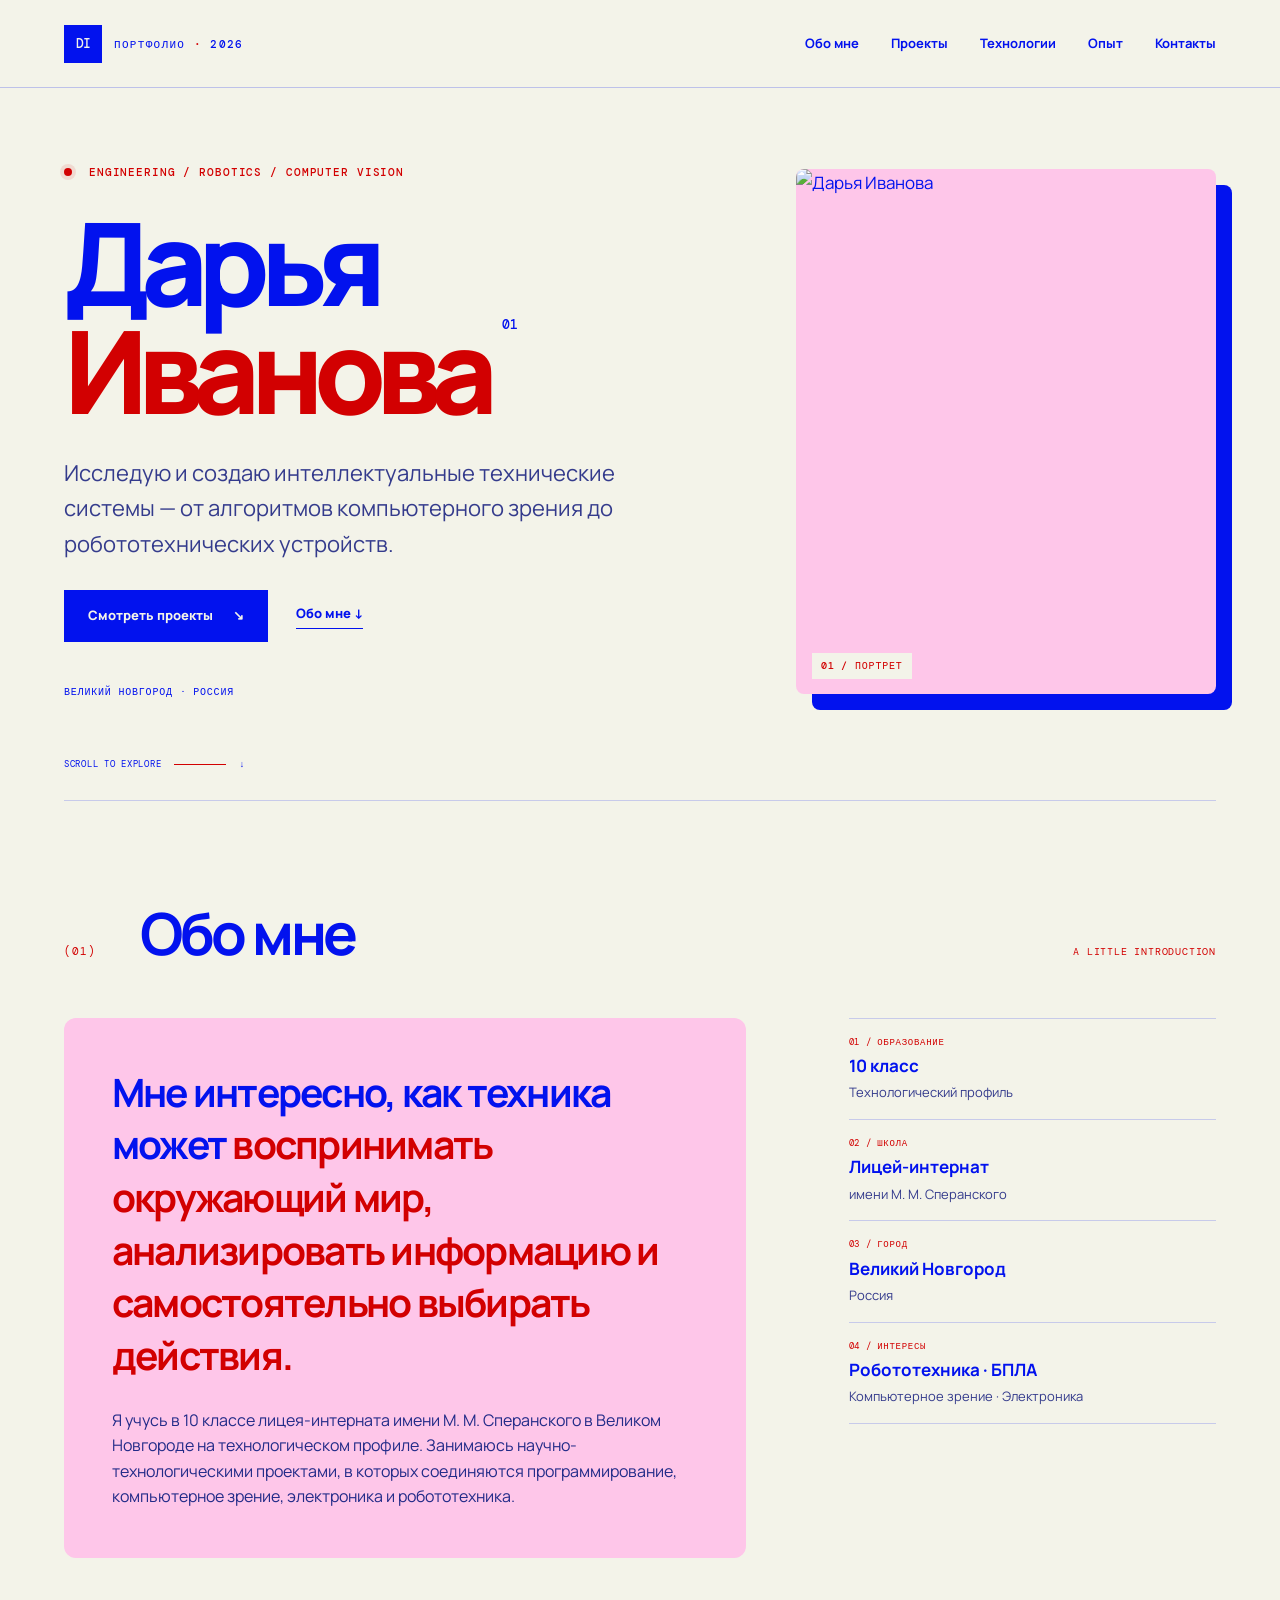
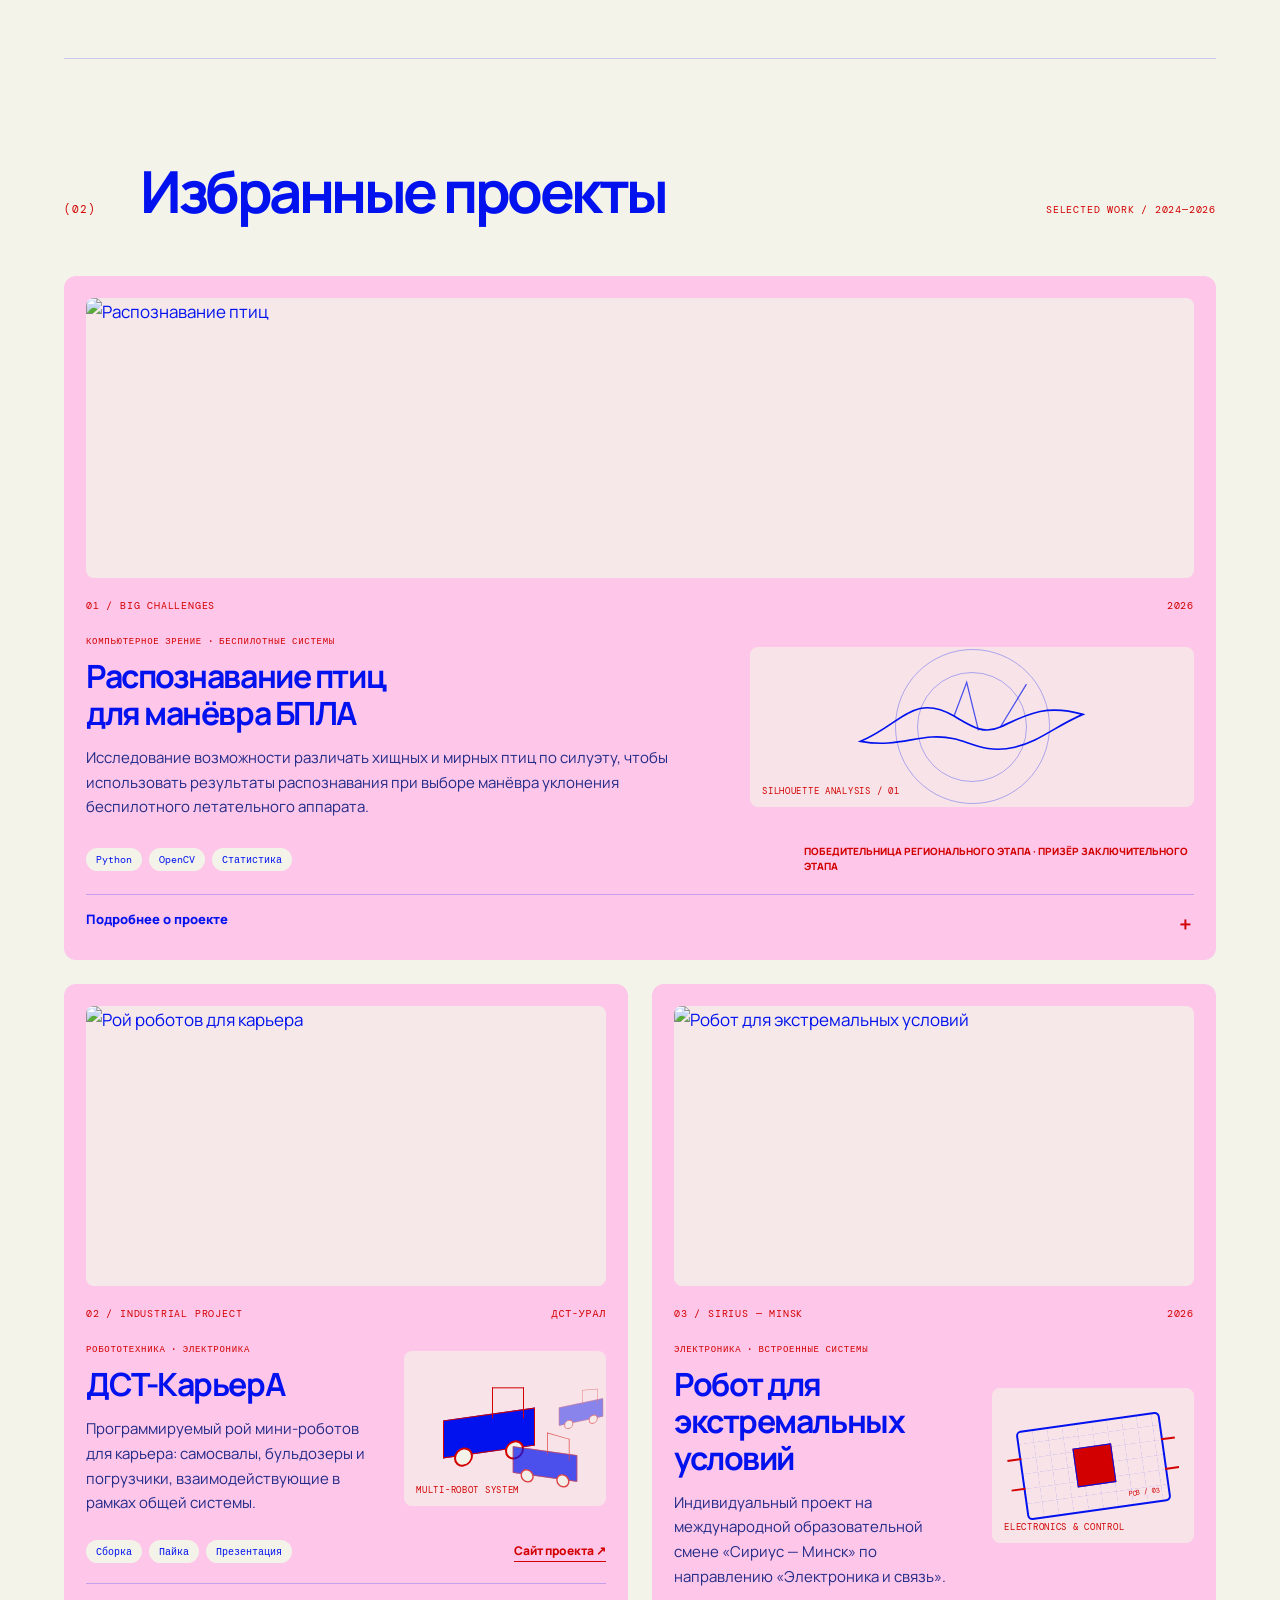
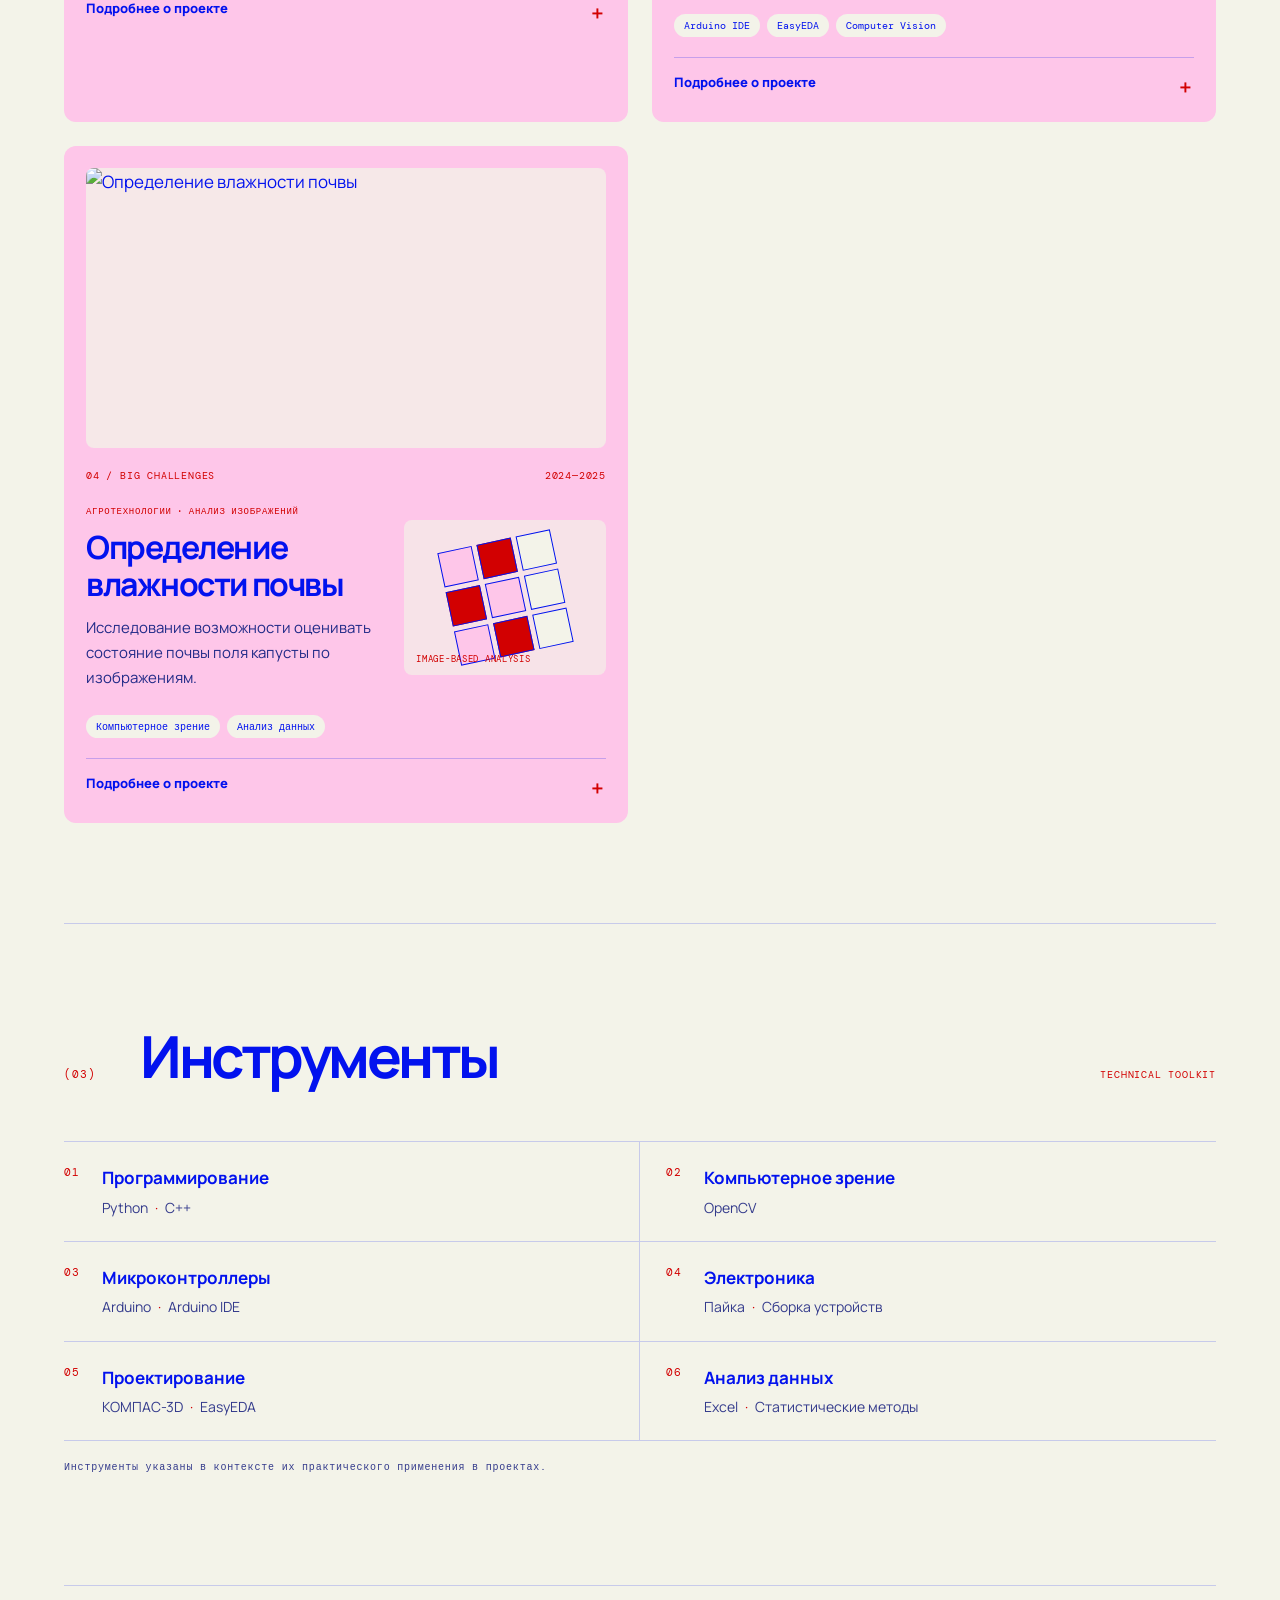
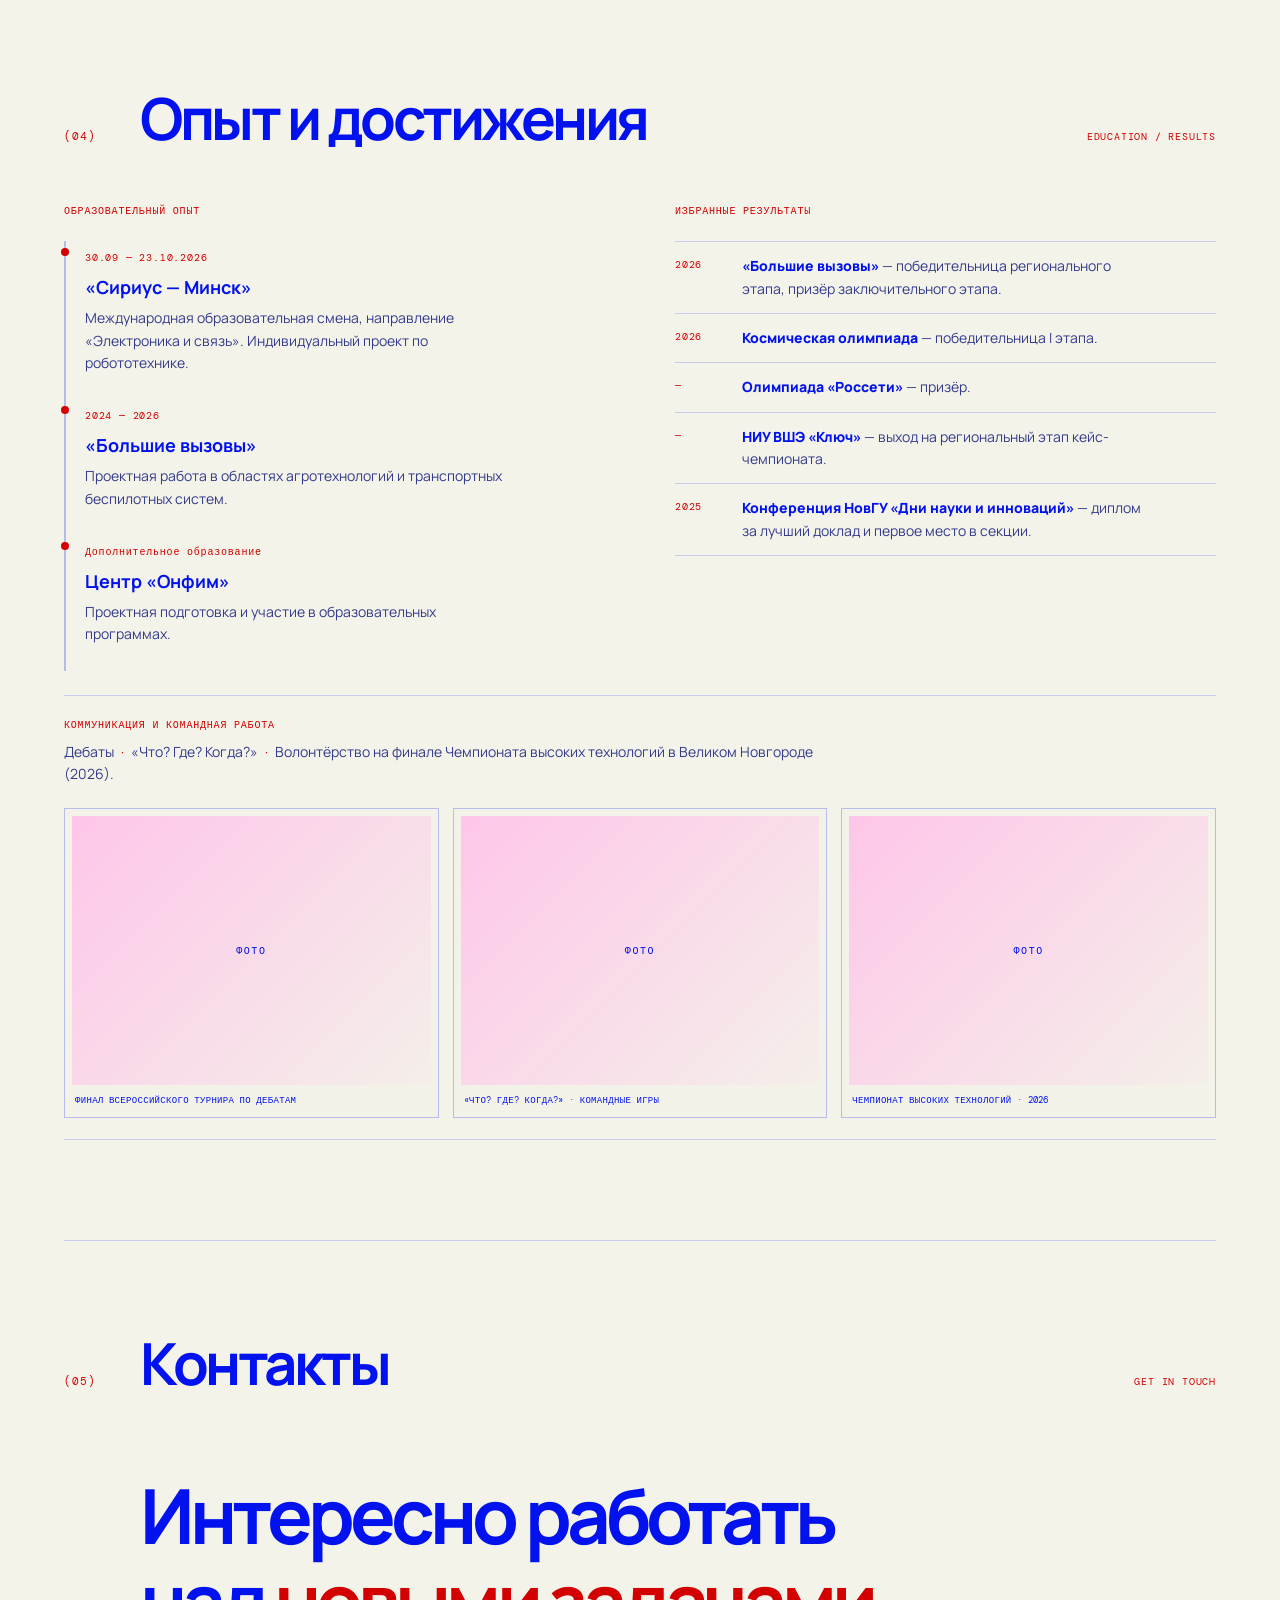
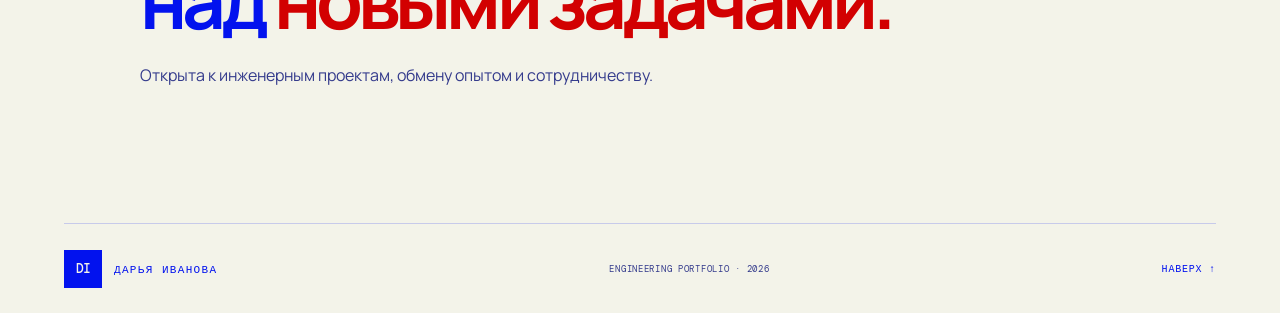
==== index.html @ c3567998 "Add files via upload" ====
<!doctype html>
<html lang="ru">
<head>
  <meta charset="utf-8">
  <meta name="viewport" content="width=device-width, initial-scale=1">
  <meta name="theme-color" content="#F3F3E9">
  <meta name="description" content="Инженерное портфолио Дарьи Ивановой: робототехника, компьютерное зрение, электроника и беспилотные технологии.">
  <title>Дарья Иванова — инженерное портфолио</title>
  <link rel="icon" href="favicon.svg" type="image/svg+xml">
  <link rel="preconnect" href="https://fonts.googleapis.com">
  <link rel="preconnect" href="https://fonts.gstatic.com" crossorigin>
  <link href="https://fonts.googleapis.com/css2?family=DM+Mono:wght@400;500&family=Manrope:wght@400;500;600;700;800&display=swap" rel="stylesheet">
  <link rel="stylesheet" href="style.css">
  <script src="script.js" defer></script>
</head>
<body>
  <div class="page-shell">
    <header class="site-header">
      <a class="brand" href="#top" aria-label="Дарья Иванова — наверх">
        <span class="brand-mark">DI</span>
        <span>ПОРТФОЛИО <i>·</i> 2026</span>
      </a>
      <button class="menu-toggle" aria-label="Открыть меню" aria-expanded="false">
        <span></span><span></span>
      </button>
      <nav class="main-nav" aria-label="Основная навигация">
        <a href="#about">Обо мне</a>
        <a href="#projects">Проекты</a>
        <a href="#stack">Технологии</a>
        <a href="#experience">Опыт</a>
        <a href="#contact">Контакты</a>
      </nav>
    </header>

    <main id="top">
      <section class="hero section-wrap" aria-labelledby="hero-title">
        <div class="hero-copy">
          <p class="eyebrow"><span class="status-dot"></span> ENGINEERING / ROBOTICS / COMPUTER VISION</p>
          <h1 id="hero-title">Дарья<br><span>Иванова</span><sup>01</sup></h1>
          <p class="hero-lead">Исследую и создаю интеллектуальные технические системы — от алгоритмов компьютерного зрения до робототехнических устройств.</p>
          <div class="hero-actions">
            <a class="button button-primary" href="#projects">Смотреть проекты <span>↘</span></a>
            <a class="text-link" href="#about">Обо мне <span>↓</span></a>
          </div>
          <p class="hero-note">ВЕЛИКИЙ НОВГОРОД · РОССИЯ</p>
        </div>
        <div class="hero-photo">
          <img src="images/me.jpg" alt="Дарья Иванова">
          <span class="photo-index">01 / ПОРТРЕТ</span>
        </div>
        <div class="hero-index"><span>SCROLL TO EXPLORE</span><span class="scroll-line"></span><span>↓</span></div>
      </section>

      <section class="section section-wrap about-section" id="about">
        <div class="section-heading">
          <span class="section-number">(01)</span>
          <h2>Обо мне</h2>
          <span class="section-kicker">A LITTLE INTRODUCTION</span>
        </div>
        <div class="about-grid">
          <div class="about-main">
            <p class="large-copy">Мне интересно, как техника может <em>воспринимать окружающий мир, анализировать информацию и самостоятельно выбирать действия.</em></p>
            <p>Я учусь в 10 классе лицея-интерната имени М. М. Сперанского в Великом Новгороде на технологическом профиле. Занимаюсь научно-технологическими проектами, в которых соединяются программирование, компьютерное зрение, электроника и робототехника.</p>
          </div>
          <aside class="about-facts">
            <div class="fact"><span>01 / ОБРАЗОВАНИЕ</span><strong>10 класс</strong><small>Технологический профиль</small></div>
            <div class="fact"><span>02 / ШКОЛА</span><strong>Лицей-интернат</strong><small>имени М. М. Сперанского</small></div>
            <div class="fact"><span>03 / ГОРОД</span><strong>Великий Новгород</strong><small>Россия</small></div>
            <div class="fact"><span>04 / ИНТЕРЕСЫ</span><strong>Робототехника · БПЛА</strong><small>Компьютерное зрение · Электроника</small></div>
          </aside>
        </div>
      </section>

      <section class="section section-wrap projects-section" id="projects">
        <div class="section-heading">
          <span class="section-number">(02)</span>
          <h2>Избранные проекты</h2>
          <span class="section-kicker">SELECTED WORK / 2024—2026</span>
        </div>
        <div class="project-list">
          <article class="project-card project-featured">
            
        <div class="project-image-container">
              <img src="images/project1.jpg" alt="Распознавание птиц" loading="lazy">
            </div>
            <div class="project-meta"><span>01 / BIG CHALLENGES</span><span>2026</span></div>
            <div class="project-content">
              <div>
                <p class="project-type">КОМПЬЮТЕРНОЕ ЗРЕНИЕ · БЕСПИЛОТНЫЕ СИСТЕМЫ</p>
                <h3>Распознавание птиц<br>для манёвра БПЛА</h3>
                <p class="project-description">Исследование возможности различать хищных и мирных птиц по силуэту, чтобы использовать результаты распознавания при выборе манёвра уклонения беспилотного летательного аппарата.</p>
              </div>
              <div class="project-art bird-art" aria-hidden="true">
                <div class="scan-ring"></div><div class="scan-ring ring-two"></div>
                <svg viewBox="0 0 320 190" role="img"><path d="M28 112 C76 92 91 54 139 82 C161 95 174 104 194 95 C224 81 247 67 292 80 C259 94 241 112 211 119 C178 127 158 113 139 109 C100 100 76 121 28 112Z" fill="none" stroke="currentColor" stroke-width="2"/><path d="M139 82 L154 42 L168 99 M194 95 L225 44" fill="none" stroke="currentColor" stroke-width="1.5" opacity=".7"/></svg>
                <span class="art-label">SILHOUETTE ANALYSIS / 01</span>
              </div>
            </div>
            <div class="project-bottom">
              <div class="tag-list"><span>Python</span><span>OpenCV</span><span>Статистика</span></div>
              <span class="result-label">ПОБЕДИТЕЛЬНИЦА РЕГИОНАЛЬНОГО ЭТАПА · ПРИЗЁР ЗАКЛЮЧИТЕЛЬНОГО ЭТАПА</span>
            </div>
            <details class="project-details">
              <summary>Подробнее о проекте <span>＋</span></summary>
              <div class="details-body">
                <p>Я изучала особенности силуэтов птиц, собирала и размечала изображения, сравнивала геометрические параметры и анализировала полученные данные. Для обработки изображений использовала Python и OpenCV, для проверки гипотез — статистические методы.</p>
                <p>В ходе работы мы исследовали, какие особенности силуэта могут помочь различать группы птиц, и рассматривали, как результаты распознавания можно использовать при выборе манёвра БПЛА.</p>
                <p class="contribution"><b>Мой вклад:</b> сбор и разметка изображений, анализ геометрических признаков, обработка данных и проверка исследовательских гипотез.</p>
              </div>
            </details>
          </article>

          <article class="project-card">
            
        <div class="project-image-container">
              <img src="images/project2.jpg" alt="Рой роботов для карьера" loading="lazy">
            </div>
            <div class="project-meta"><span>02 / INDUSTRIAL PROJECT</span><span>ДСТ-УРАЛ</span></div>
            <div class="project-content">
              <div>
                <p class="project-type">РОБОТОТЕХНИКА · ЭЛЕКТРОНИКА</p>
                <h3>ДСТ-КарьерА</h3>
                <p class="project-description">Программируемый рой мини-роботов для карьера: самосвалы, бульдозеры и погрузчики, взаимодействующие в рамках общей системы.</p>
              </div>
              <div class="project-art quarry-art" aria-hidden="true">
                <div class="robot-shape"><span></span><i></i></div>
                <div class="robot-shape robot-two"><span></span><i></i></div>
                <div class="robot-shape robot-three"><span></span><i></i></div>
                <span class="art-label">MULTI-ROBOT SYSTEM</span>
              </div>
            </div>
            <div class="project-bottom">
              <div class="tag-list"><span>Сборка</span><span>Пайка</span><span>Презентация</span></div>
              <a class="project-external" href="https://bigchallenges.ru/quarry" target="_blank" rel="noopener">Сайт проекта ↗</a>
            </div>
            <details class="project-details">
              <summary>Подробнее о проекте <span>＋</span></summary>
              <div class="details-body">
                <p>Я участвовала в сборке конструкций и пайке системы питания. Также занималась подготовкой презентации и сайта проекта, а на защите и фестивале проектов рассказывала о разработке.</p>
                <p>Этот опыт помог мне ближе познакомиться с практической стороной инженерной работы и увидеть, как конструкция, электронные компоненты и программное управление складываются в единую систему.</p>
              </div>
            </details>
          </article>

          <article class="project-card">
            
        <div class="project-image-container">
              <img src="images/project3.jpg" alt="Робот для экстремальных условий" loading="lazy">
            </div>
            <div class="project-meta"><span>03 / SIRIUS — MINSK</span><span>2026</span></div>
            <div class="project-content">
              <div>
                <p class="project-type">ЭЛЕКТРОНИКА · ВСТРОЕННЫЕ СИСТЕМЫ</p>
                <h3>Робот для экстремальных условий</h3>
                <p class="project-description">Индивидуальный проект на международной образовательной смене «Сириус — Минск» по направлению «Электроника и связь».</p>
              </div>
              <div class="project-art circuit-art" aria-hidden="true">
                <div class="circuit-board"><span class="chip"></span><i class="pin p1"></i><i class="pin p2"></i><i class="pin p3"></i><i class="pin p4"></i><b>PCB / 03</b></div>
                <span class="art-label">ELECTRONICS & CONTROL</span>
              </div>
            </div>
            <div class="project-bottom">
              <div class="tag-list"><span>Arduino IDE</span><span>EasyEDA</span><span>Computer Vision</span></div>
            </div>
            <details class="project-details">
              <summary>Подробнее о проекте <span>＋</span></summary>
              <div class="details-body">
                <p>Я разрабатывала небольшого робота, предназначенного для работы в экстремальных условиях. Занималась электроникой, проектированием печатной платы, программированием контроллера в Arduino IDE и компьютерным зрением.</p>
                <p>В этой работе мне пришлось объединять несколько технических направлений в одном устройстве и продумывать, как они должны взаимодействовать между собой.</p>
              </div>
            </details>
          </article>

          <article class="project-card">
            
        <div class="project-image-container">
              <img src="images/project4.jpg" alt="Определение влажности почвы" loading="lazy">
            </div>
            <div class="project-meta"><span>04 / BIG CHALLENGES</span><span>2024—2025</span></div>
            <div class="project-content">
              <div>
                <p class="project-type">АГРОТЕХНОЛОГИИ · АНАЛИЗ ИЗОБРАЖЕНИЙ</p>
                <h3>Определение влажности почвы</h3>
                <p class="project-description">Исследование возможности оценивать состояние почвы поля капусты по изображениям.</p>
              </div>
              <div class="project-art soil-art" aria-hidden="true">
                <div class="soil-grid"><i></i><i></i><i></i><i></i><i></i><i></i><i></i><i></i><i></i></div>
                <span class="art-label">IMAGE-BASED ANALYSIS</span>
              </div>
            </div>
            <div class="project-bottom">
              <div class="tag-list"><span>Компьютерное зрение</span><span>Анализ данных</span></div>
            </div>
            <details class="project-details">
              <summary>Подробнее о проекте <span>＋</span></summary>
              <div class="details-body">
                <p>В 2024–2025 учебном году я работала над проектом «Цифровизация персонализированного определения влажности почвы поля капусты». Мы исследовали возможность оценивать состояние почвы по изображениям.</p>
                <p>Работа помогла мне понять, что особенно меня увлекают методы программирования и анализа изображений, а не только конкретная предметная область. Так я решила перенести эти методы в транспортную тематику.</p>
              </div>
            </details>
          </article>
        </div>
      </section>

      <section class="section section-wrap stack-section" id="stack">
        <div class="section-heading">
          <span class="section-number">(03)</span>
          <h2>Инструменты</h2>
          <span class="section-kicker">TECHNICAL TOOLKIT</span>
        </div>
        <div class="stack-grid">
          <div class="stack-item"><span>01</span><div><h3>Программирование</h3><p>Python <i>·</i> C++</p></div></div>
          <div class="stack-item"><span>02</span><div><h3>Компьютерное зрение</h3><p>OpenCV</p></div></div>
          <div class="stack-item"><span>03</span><div><h3>Микроконтроллеры</h3><p>Arduino <i>·</i> Arduino IDE</p></div></div>
          <div class="stack-item"><span>04</span><div><h3>Электроника</h3><p>Пайка <i>·</i> Сборка устройств</p></div></div>
          <div class="stack-item"><span>05</span><div><h3>Проектирование</h3><p>КОМПАС-3D <i>·</i> EasyEDA</p></div></div>
          <div class="stack-item"><span>06</span><div><h3>Анализ данных</h3><p>Excel <i>·</i> Статистические методы</p></div></div>
        </div>
        <p class="stack-note">Инструменты указаны в контексте их практического применения в проектах.</p>
      </section>

      <section class="section section-wrap experience-section" id="experience">
        <div class="section-heading">
          <span class="section-number">(04)</span>
          <h2>Опыт и достижения</h2>
          <span class="section-kicker">EDUCATION / RESULTS</span>
        </div>
        <div class="experience-grid">
          <div class="experience-column">
            <p class="column-label">ОБРАЗОВАТЕЛЬНЫЙ ОПЫТ</p>
            <div class="timeline-item"><span>30.09 — 23.10.2026</span><h3>«Сириус — Минск»</h3><p>Международная образовательная смена, направление «Электроника и связь». Индивидуальный проект по робототехнике.</p></div>
            <div class="timeline-item"><span>2024 — 2026</span><h3>«Большие вызовы»</h3><p>Проектная работа в областях агротехнологий и транспортных беспилотных систем.</p></div>
            <div class="timeline-item"><span>Дополнительное образование</span><h3>Центр «Онфим»</h3><p>Проектная подготовка и участие в образовательных программах.</p></div>
          </div>
          <div class="experience-column achievements-column">
            <p class="column-label">ИЗБРАННЫЕ РЕЗУЛЬТАТЫ</p>
            <div class="achievement-list" aria-label="Достижения — нажмите или наведите курсор, чтобы посмотреть диплом">
              <button class="achievement achievement-trigger" type="button" data-certificate="images/certificates/big-challenges.jpg" aria-label="Посмотреть диплом: Большие вызовы">
                <span>2026</span><p><b>«Большие вызовы»</b> — победительница регионального этапа, призёр заключительного этапа.</p><i class="achievement-hint">ДИПЛОМ ↗</i>
              </button>
              <button class="achievement achievement-trigger" type="button" data-certificate="images/certificates/space-olympiad.jpg" aria-label="Посмотреть диплом: Космическая олимпиада">
                <span>2026</span><p><b>Космическая олимпиада</b> — победительница I этапа.</p><i class="achievement-hint">ДИПЛОМ ↗</i>
              </button>
              <button class="achievement achievement-trigger" type="button" data-certificate="images/certificates/rosseti.jpg" aria-label="Посмотреть диплом: Олимпиада Россети">
                <span>—</span><p><b>Олимпиада «Россети»</b> — призёр.</p><i class="achievement-hint">ДИПЛОМ ↗</i>
              </button>
              <button class="achievement achievement-trigger" type="button" data-certificate="images/certificates/hse-key.jpg" aria-label="Посмотреть подтверждение: НИУ ВШЭ Ключ">
                <span>—</span><p><b>НИУ ВШЭ «Ключ»</b> — выход на региональный этап кейс-чемпионата.</p><i class="achievement-hint">ДОКУМЕНТ ↗</i>
              </button>
              <button class="achievement achievement-trigger" type="button" data-certificate="images/certificates/novsu-conference.jpg" aria-label="Посмотреть диплом: Конференция НовГУ">
                <span>2025</span><p><b>Конференция НовГУ «Дни науки и инноваций»</b> — диплом за лучший доклад и первое место в секции.</p><i class="achievement-hint">ДИПЛОМ ↗</i>
              </button>
            </div>
            <div class="certificate-preview" id="certificate-preview" aria-hidden="true">
              <div class="certificate-paper">
                <img src="" alt="Изображение диплома">
                <span class="certificate-fallback">ЗДЕСЬ БУДЕТ СКАН ДИПЛОМА</span>
              </div>
            </div>
            <div class="certificate-backdrop" id="certificate-backdrop"></div>
          </div>
        </div>
        <div class="people-skills">
          <span class="column-label">КОММУНИКАЦИЯ И КОМАНДНАЯ РАБОТА</span>
          <p>Дебаты <i>·</i> «Что? Где? Когда?» <i>·</i> Волонтёрство на финале Чемпионата высоких технологий в Великом Новгороде (2026).</p>
          <div class="people-gallery" aria-label="Фотографии с мероприятий">
            <figure class="people-photo-card">
              <div class="people-photo-frame"><img src="images/debates.jpg" alt="Участие во Всероссийском турнире по дебатам" loading="lazy"></div>
              <figcaption>ФИНАЛ ВСЕРОССИЙСКОГО ТУРНИРА ПО ДЕБАТАМ</figcaption>
            </figure>
            <figure class="people-photo-card">
              <div class="people-photo-frame"><img src="images/chgk.jpg" alt="Команда на игре Что? Где? Когда?" loading="lazy"></div>
              <figcaption>«ЧТО? ГДЕ? КОГДА?» · КОМАНДНЫЕ ИГРЫ</figcaption>
            </figure>
            <figure class="people-photo-card">
              <div class="people-photo-frame"><img src="images/volunteering.jpg" alt="Волонтёрство на финале Чемпионата высоких технологий" loading="lazy"></div>
              <figcaption>ЧЕМПИОНАТ ВЫСОКИХ ТЕХНОЛОГИЙ · 2026</figcaption>
            </figure>
          </div>
        </div>
      </section>

      <section class="contact-section section-wrap" id="contact">
        <div class="section-heading">
          <span class="section-number">(05)</span>
          <h2>Контакты</h2>
          <span class="section-kicker">GET IN TOUCH</span>
        </div>
        <div class="contact-content">
          <h2>Интересно работать<br>над <em>новыми задачами.</em></h2>
          <p>Открыта к инженерным проектам, обмену опытом и сотрудничеству.</p>
          <div class="contact-links">
            
            
          </div>
        </div>
      </section>
    </main>

    <footer class="site-footer section-wrap">
      <a class="brand" href="#top"><span class="brand-mark">DI</span><span>ДАРЬЯ ИВАНОВА</span></a>
      <span>ENGINEERING PORTFOLIO · 2026</span>
      <a href="#top" class="back-top">НАВЕРХ ↑</a>
    </footer>
  </div>
</body>
</html>
---- style.css ----
/* =========================================================
   DARIA IVANOVA — PORTFOLIO
   Design system: Sand / Cobalt / Cherry / Soft Pink
   ========================================================= */

:root {
  --sand: #F3F3E9;
  --cobalt: #0212EE;
  --cherry: #D20001;
  --pink: #FEC6E9;
  --ink-soft: #343b8c;
  --white: #fffdf7;
  --line: rgba(2, 18, 238, .18);
  --mono: "DM Mono", monospace;
  --sans: "Manrope", Arial, sans-serif;
  --content: 1180px;
  --gutter: clamp(20px, 5vw, 76px);
}

* { box-sizing: border-box; }

html {
  scroll-behavior: smooth;
  scroll-padding-top: 90px;
}

body {
  margin: 0;
  background: var(--sand);
  color: var(--cobalt);
  font-family: var(--sans);
  font-size: 17px;
  line-height: 1.6;
  -webkit-font-smoothing: antialiased;
}

img { display: block; max-width: 100%; }

a {
  color: var(--cobalt);
  text-decoration: none;
  transition: color .22s ease, background-color .22s ease,
              transform .22s ease, box-shadow .22s ease;
}

a:hover, a:focus-visible { color: var(--cherry); }

button { font: inherit; }

.page-shell { overflow: hidden; }

.section-wrap, .site-header {
  width: min(calc(100% - 2 * var(--gutter)), var(--content));
  margin-inline: auto;
}

.site-header {
  min-height: 88px;
  display: flex;
  align-items: center;
  justify-content: space-between;
  gap: 30px;
  border-bottom: 1px solid var(--line);
}

.brand {
  display: inline-flex;
  align-items: center;
  gap: 12px;
  color: var(--cobalt);
  font: 500 11px var(--mono);
  letter-spacing: .12em;
  white-space: nowrap;
}

.brand:hover { color: var(--cherry); }

.brand-mark {
  width: 38px;
  height: 38px;
  display: grid;
  place-items: center;
  background: var(--cobalt);
  color: var(--sand);
  font: 500 13px var(--mono);
  letter-spacing: -.08em;
  transition: background .2s ease, transform .2s ease;
}

.brand:hover .brand-mark {
  background: var(--cherry);
  transform: rotate(-7deg);
}

.brand i { color: var(--cherry); font-style: normal; }

.main-nav {
  display: flex;
  align-items: center;
  gap: clamp(16px, 2.5vw, 34px);
}

.main-nav a {
  font-size: 13px;
  font-weight: 700;
}

.menu-toggle { display: none; }

/* Hero */
.hero {
  min-height: 660px;
  padding-block: 76px 100px;
  display: grid;
  grid-template-columns: minmax(0, 1.05fr) minmax(300px, .75fr);
  align-items: center;
  gap: clamp(42px, 8vw, 110px);
  position: relative;
}

.hero-copy { max-width: 650px; }

.eyebrow, .section-kicker, .section-number, .project-meta,
.project-type, .column-label, .fact > span, .stack-item > span,
.timeline-item > span, .achievement > span, .hero-note,
.photo-index, .hero-index, .stack-note, .site-footer > span,
.back-top {
  font-family: var(--mono);
  letter-spacing: .08em;
}

.eyebrow {
  margin: 0 0 26px;
  color: var(--cherry);
  font-size: 11px;
  font-weight: 500;
}

.status-dot {
  display: inline-block;
  width: 8px;
  height: 8px;
  margin-right: 9px;
  border-radius: 50%;
  background: var(--cherry);
  box-shadow: 0 0 0 4px rgba(210, 0, 1, .1);
}

.hero h1 {
  margin: 0;
  color: var(--cobalt);
  font-size: clamp(64px, 9vw, 124px);
  line-height: .94;
  letter-spacing: -.085em;
  font-weight: 800;
}

.hero h1 span { color: var(--cherry); }

.hero h1 sup {
  display: inline-block;
  margin-left: 14px;
  vertical-align: top;
  font: 500 13px var(--mono);
  letter-spacing: 0;
}

.hero-lead {
  max-width: 570px;
  margin: 32px 0 28px;
  color: var(--ink-soft);
  font-size: clamp(18px, 2vw, 22px);
  line-height: 1.6;
}

.hero-actions { display: flex; align-items: center; gap: 28px; }

.button {
  display: inline-flex;
  align-items: center;
  justify-content: center;
  gap: 20px;
  min-height: 52px;
  padding: 0 22px;
  border: 2px solid var(--cobalt);
  font-size: 13px;
  font-weight: 800;
}

.button-primary {
  color: var(--sand);
  background: var(--cobalt);
}

.button-primary:hover, .button-primary:focus-visible {
  color: var(--sand);
  background: var(--cherry);
  border-color: var(--cherry);
  transform: translateY(-3px);
  box-shadow: 5px 5px 0 var(--pink);
}

.text-link {
  padding-bottom: 4px;
  border-bottom: 1px solid currentColor;
  font-size: 13px;
  font-weight: 800;
}

.hero-note {
  margin: 42px 0 0;
  color: var(--cobalt);
  font-size: 10px;
}

.hero-photo {
  position: relative;
  width: 100%;
  max-width: 420px;
  aspect-ratio: 4 / 5;
  justify-self: end;
  background: var(--pink);
  border-radius: 8px;
  overflow: hidden;
  box-shadow: 16px 16px 0 var(--cobalt);
}

.hero-photo img {
  width: 100%;
  height: 100%;
  object-fit: cover;
  border-radius: 8px;
}

.photo-index {
  position: absolute;
  left: 16px;
  bottom: 15px;
  padding: 5px 9px;
  background: var(--sand);
  color: var(--cherry);
  font-size: 10px;
  font-weight: 500;
}

.hero-index {
  position: absolute;
  left: 0;
  bottom: 28px;
  display: flex;
  align-items: center;
  gap: 13px;
  color: var(--cobalt);
  font-size: 9px;
}

.scroll-line { width: 52px; height: 1px; background: var(--cherry); }

/* Sections */
.section {
  padding-block: 100px;
  border-top: 1px solid var(--line);
}

.section-heading {
  display: grid;
  grid-template-columns: 58px auto 1fr;
  align-items: baseline;
  gap: 18px;
  margin-bottom: 52px;
}

.section-number {
  color: var(--cherry);
  font-size: 11px;
}

.section-heading h2 {
  margin: 0;
  color: var(--cobalt);
  font-size: clamp(34px, 5vw, 58px);
  line-height: 1.12;
  letter-spacing: -.06em;
}

.section-kicker {
  justify-self: end;
  color: var(--cherry);
  font-size: 10px;
}

/* About */
.about-grid {
  display: grid;
  grid-template-columns: 1.3fr .7fr;
  gap: clamp(38px, 8vw, 110px);
  align-items: start;
}

.about-main {
  padding: clamp(26px, 4vw, 48px);
  background: var(--pink);
  border-radius: 12px;
}

.large-copy {
  margin: 0 0 26px;
  color: var(--cobalt);
  font-size: clamp(25px, 3.2vw, 39px);
  line-height: 1.35;
  letter-spacing: -.045em;
  font-weight: 700;
}

.large-copy em { color: var(--cherry); font-style: normal; }

.about-main > p:last-child {
  margin-bottom: 0;
  color: #222b88;
  font-size: 16px;
}

.about-facts { display: grid; }

.fact {
  display: grid;
  grid-template-columns: 1fr;
  gap: 3px;
  padding: 16px 0;
  border-bottom: 1px solid var(--line);
}

.fact:first-child { border-top: 1px solid var(--line); }

.fact > span { color: var(--cherry); font-size: 9px; }
.fact strong { color: var(--cobalt); font-size: 17px; }
.fact small { color: var(--ink-soft); font-size: 13px; }

/* Projects */
.project-list { display: grid; grid-template-columns: 1fr 1fr; gap: 24px; }

.project-card {
  min-width: 0;
  padding: 22px;
  background: var(--pink);
  border-radius: 12px;
  color: var(--cobalt);
  transition: transform .25s ease, box-shadow .25s ease;
}

.project-card:hover {
  transform: translateY(-5px);
  box-shadow: 8px 8px 0 rgba(2, 18, 238, .14);
}

.project-featured { grid-column: 1 / -1; }

.project-image-container {
  width: 100%;
  height: clamp(180px, 23vw, 280px);
  margin-bottom: 20px;
  overflow: hidden;
  background: rgba(243, 243, 233, .75);
  border-radius: 8px;
}

.project-image-container img {
  width: 100%;
  height: 100%;
  object-fit: cover;
  transition: transform .5s ease;
}

.project-card:hover .project-image-container img { transform: scale(1.035); }

.project-meta {
  display: flex;
  justify-content: space-between;
  gap: 12px;
  margin-bottom: 20px;
  color: var(--cherry);
  font-size: 10px;
}

.project-content {
  display: grid;
  grid-template-columns: minmax(0, 1fr) minmax(160px, .7fr);
  gap: 30px;
  align-items: center;
}

.project-type {
  margin: 0 0 10px;
  color: var(--cherry);
  font-size: 9px;
  font-weight: 500;
}

.project-content h3 {
  margin: 0 0 14px;
  color: var(--cobalt);
  font-size: clamp(22px, 2.5vw, 32px);
  line-height: 1.15;
  letter-spacing: -.045em;
}

.project-description {
  margin: 0;
  color: #222b88;
  font-size: 15px;
  line-height: 1.65;
}

.project-art {
  position: relative;
  min-height: 155px;
  display: grid;
  place-items: center;
  overflow: hidden;
  border-radius: 8px;
  background: rgba(243, 243, 233, .65);
  color: var(--cobalt);
}

.project-art svg { width: 90%; max-height: 160px; }
.art-label {
  position: absolute;
  bottom: 10px;
  left: 12px;
  color: var(--cherry);
  font: 9px var(--mono);
  letter-spacing: .08em;
}

.scan-ring {
  position: absolute;
  width: 110px;
  height: 110px;
  border: 1px solid rgba(2, 18, 238, .3);
  border-radius: 50%;
}
.scan-ring.ring-two { width: 155px; height: 155px; }

.robot-shape {
  position: absolute;
  width: 92px;
  height: 38px;
  top: 63px;
  left: 19%;
  background: var(--cobalt);
  border: 1px solid var(--cherry);
  transform: skewY(-8deg);
}
.robot-shape:before {
  content: "";
  position: absolute;
  width: 30px;
  height: 30px;
  right: 10px;
  top: -25px;
  border: 1px solid var(--cherry);
  border-bottom: 0;
  transform: skewY(8deg);
}
.robot-shape span, .robot-shape i {
  position: absolute;
  bottom: -12px;
  width: 19px;
  height: 19px;
  border: 2px solid var(--cherry);
  border-radius: 50%;
  background: var(--sand);
}
.robot-shape span { left: 10px; }
.robot-shape i { right: 10px; }
.robot-two { top: 94px; left: 47%; transform: scale(.7) skewY(8deg); opacity: .7; }
.robot-three { top: 42px; left: 65%; transform: scale(.48) skewY(-12deg); opacity: .45; }

.circuit-art { background: rgba(243, 243, 233, .65); }
.circuit-board {
  width: 145px;
  height: 90px;
  position: relative;
  border: 2px solid var(--cobalt);
  border-radius: 5px;
  background: repeating-linear-gradient(0deg, transparent 0 14px, rgba(2,18,238,.12) 15px),
              repeating-linear-gradient(90deg, transparent 0 14px, rgba(2,18,238,.12) 15px);
  transform: rotate(-8deg);
}
.chip {
  position: absolute;
  width: 39px;
  height: 39px;
  left: 52px;
  top: 23px;
  background: var(--cherry);
  border: 1px solid var(--cobalt);
}
.circuit-board b {
  position: absolute;
  right: 8px;
  bottom: 6px;
  color: var(--cherry);
  font: 7px var(--mono);
}
.pin { position: absolute; width: 14px; height: 2px; background: var(--cherry); }
.p1 { left: -14px; top: 25px; }
.p2 { left: -14px; top: 55px; }
.p3 { right: -14px; top: 25px; }
.p4 { right: -14px; top: 55px; }

.soil-art { background: rgba(243, 243, 233, .65); }
.soil-grid { display: grid; grid-template-columns: repeat(3, 35px); gap: 5px; transform: rotate(-12deg); }
.soil-grid i { height: 35px; border: 1px solid var(--cobalt); background: var(--pink); }
.soil-grid i:nth-child(2n) { background: var(--cherry); }
.soil-grid i:nth-child(3n) { background: var(--sand); }

.project-bottom {
  display: flex;
  justify-content: space-between;
  align-items: center;
  flex-wrap: wrap;
  gap: 16px;
  margin-top: 24px;
}

.tag-list { display: flex; flex-wrap: wrap; gap: 7px; }

.tag-list span {
  padding: 5px 10px;
  border-radius: 99px;
  background: var(--sand);
  color: var(--cobalt);
  font: 10px var(--mono);
}

.result-label {
  max-width: 390px;
  color: var(--cherry);
  font-size: 10px;
  line-height: 1.5;
  font-weight: 800;
}

.project-external {
  color: var(--cherry);
  font-size: 12px;
  font-weight: 800;
  border-bottom: 1px solid currentColor;
}

.project-details {
  margin-top: 20px;
  border-top: 1px solid rgba(2, 18, 238, .22);
}

.project-details summary {
  display: flex;
  justify-content: space-between;
  gap: 12px;
  padding-top: 14px;
  cursor: pointer;
  color: var(--cobalt);
  font-size: 13px;
  font-weight: 800;
  list-style: none;
}
.project-details summary::-webkit-details-marker { display: none; }
.project-details summary span { color: var(--cherry); font-size: 18px; }
.details-body { padding-top: 12px; color: #222b88; font-size: 14px; }
.details-body p { margin: 0 0 12px; }
.contribution b { color: var(--cherry); }

/* Skills */
.stack-grid {
  display: grid;
  grid-template-columns: repeat(2, 1fr);
  border-top: 1px solid var(--line);
}

.stack-item {
  display: flex;
  gap: 22px;
  padding: 22px 10px 22px 0;
  border-bottom: 1px solid var(--line);
}
.stack-item:nth-child(odd) { border-right: 1px solid var(--line); }
.stack-item:nth-child(even) { padding-left: 26px; }
.stack-item > span { color: var(--cherry); font-size: 11px; }
.stack-item h3 { margin: 0 0 5px; font-size: 17px; }
.stack-item p { margin: 0; color: var(--ink-soft); font-size: 14px; }
.stack-item i, .people-skills i { color: var(--cherry); font-style: normal; padding-inline: 4px; }
.stack-note { margin-top: 18px; color: var(--ink-soft); font-size: 10px; }

/* Experience */
.experience-grid { display: grid; grid-template-columns: 1fr 1fr; gap: 70px; }
.column-label { display: block; margin: 0 0 22px; color: var(--cherry); font-size: 10px; }

.timeline-item {
  position: relative;
  padding: 0 0 25px 19px;
  border-left: 2px solid rgba(2, 18, 238, .25);
}
.timeline-item:before {
  content: "";
  position: absolute;
  left: -5px;
  top: 7px;
  width: 8px;
  height: 8px;
  border-radius: 50%;
  background: var(--cherry);
}
.timeline-item > span, .achievement > span { color: var(--cherry); font-size: 10px; }
.timeline-item h3 { margin: 5px 0; color: var(--cobalt); font-size: 18px; }
.timeline-item p { max-width: 430px; margin: 0; color: var(--ink-soft); font-size: 14px; }

.achievement {
  display: grid;
  grid-template-columns: 55px 1fr;
  gap: 12px;
  padding: 0 0 16px;
  margin-bottom: 14px;
  border-bottom: 1px solid var(--line);
}
.achievement p { margin: 0; color: var(--ink-soft); font-size: 14px; }
.achievement b { color: var(--cobalt); font-weight: 800; }

.people-skills {
  margin-top: 24px;
  padding: 21px 0;
  border-top: 1px solid var(--line);
  border-bottom: 1px solid var(--line);
}
.people-skills .column-label { margin-bottom: 8px; }
.people-skills p { margin: 0; color: var(--ink-soft); font-size: 14px; }

/* Contacts and footer */
.contact-section {
  padding-top: 90px;
  padding-bottom: 105px;
  border-top: 1px solid var(--line);
}
.contact-content { padding: 25px 0 0 76px; }
.contact-content h2 {
  margin: 0 0 20px;
  color: var(--cobalt);
  font-size: clamp(42px, 6vw, 76px);
  line-height: 1.12;
  letter-spacing: -.065em;
}
.contact-content h2 em { color: var(--cherry); font-style: normal; }
.contact-content > p { color: var(--ink-soft); font-size: 16px; }
.contact-links { display: flex; gap: 27px; margin-top: 30px; }
.contact-links a { color: var(--cherry); border-bottom: 1px solid currentColor; padding-bottom: 5px; }

.site-footer {
  min-height: 90px;
  display: flex;
  align-items: center;
  justify-content: space-between;
  gap: 15px;
  border-top: 1px solid var(--line);
}
.site-footer > span { color: var(--ink-soft); font-size: 9px; }
.back-top { color: var(--cobalt); font-size: 10px; }

/* Responsive */
@media (max-width: 850px) {
  .hero { gap: 40px; grid-template-columns: 1fr .8fr; }
  .hero h1 { font-size: clamp(58px, 10vw, 88px); }
  .project-list { gap: 18px; }
  .project-card { padding: 18px; }
  .project-content { grid-template-columns: 1fr; }
  .project-art { min-height: 130px; }
  .experience-grid { gap: 36px; }
}

@media (max-width: 640px) {
  :root { --gutter: 18px; }
  body { font-size: 16px; }
  .site-header { min-height: 70px; }
  .menu-toggle {
    display: flex;
    flex-direction: column;
    gap: 6px;
    padding: 10px;
    border: 0;
    background: transparent;
    cursor: pointer;
  }
  .menu-toggle span { width: 24px; height: 2px; background: var(--cobalt); }
  .main-nav {
    display: none;
    position: absolute;
    z-index: 20;
    top: 70px;
    left: 0;
    right: 0;
    padding: 22px var(--gutter);
    background: var(--sand);
    border-bottom: 2px solid var(--cherry);
    flex-direction: column;
    align-items: flex-start;
    gap: 14px;
  }
  .main-nav.is-open { display: flex; }
  .main-nav a { font-size: 15px; }
  .hero {
    min-height: 0;
    padding-block: 56px 82px;
    grid-template-columns: 1fr;
    gap: 38px;
  }
  .hero h1 { font-size: clamp(62px, 17vw, 92px); }
  .hero-lead { margin-block: 24px; font-size: 18px; }
  .hero-photo {
    width: min(78%, 340px);
    justify-self: center;
    aspect-ratio: 4 / 5;
    box-shadow: 10px 10px 0 var(--cobalt);
  }
  .hero-index { bottom: 24px; }
  .section { padding-block: 68px; }
  .section-heading {
    grid-template-columns: 42px 1fr;
    gap: 8px 12px;
    margin-bottom: 30px;
  }
  .section-heading h2 { font-size: clamp(32px, 9vw, 44px); }
  .section-kicker { grid-column: 2; justify-self: start; }
  .about-grid, .experience-grid { grid-template-columns: 1fr; gap: 28px; }
  .about-main { padding: 24px; }
  .large-copy { font-size: 27px; }
  .project-list { grid-template-columns: 1fr; }
  .project-featured { grid-column: auto; }
  .project-card { padding: 16px; }
  .project-image-container { height: 210px; }
  .project-content { grid-template-columns: 1fr; gap: 18px; }
  .project-art { min-height: 130px; }
  .project-bottom { align-items: flex-start; flex-direction: column; }
  .result-label { text-align: left; }
  .stack-grid { grid-template-columns: 1fr; }
  .stack-item:nth-child(odd) { border-right: 0; }
  .stack-item:nth-child(even) { padding-left: 0; }
  .contact-section { padding-block: 68px; }
  .contact-content { padding: 10px 0 0; }
  .contact-content h2 { font-size: clamp(40px, 11vw, 58px); }
  .site-footer { min-height: 110px; flex-wrap: wrap; padding-block: 20px; }
  .site-footer > span { order: 3; width: 100%; }
}

@media (prefers-reduced-motion: no-preference) {
  .hero-copy { animation: rise-in .75s ease both; }
  .hero-photo { animation: photo-in .9s .12s ease both; }
  @keyframes rise-in {
    from { opacity: 0; transform: translateY(18px); }
    to { opacity: 1; transform: translateY(0); }
  }
  @keyframes photo-in {
    from { opacity: 0; transform: translateY(24px) rotate(1.5deg); }
    to { opacity: 1; transform: translateY(0) rotate(0); }
  }
  .project-card, .about-main { transition: transform .25s ease, box-shadow .25s ease; }
  .about-main:hover { transform: translateY(-3px); box-shadow: 7px 7px 0 rgba(2,18,238,.12); }
}

@media (prefers-reduced-motion: reduce) {
  *, *::before, *::after {
    scroll-behavior: auto !important;
    animation-duration: .01ms !important;
    animation-iteration-count: 1 !important;
    transition-duration: .01ms !important;
  }
}


/* Fixed top navigation: always available while exploring the portfolio */
.site-header {
  position: sticky;
  top: 0;
  z-index: 100;
  width: 100%;
  max-width: none;
  padding-inline: max(var(--gutter), calc((100vw - var(--content)) / 2));
  background: rgba(243, 243, 233, .94);
  border-bottom: 1px solid rgba(2, 18, 238, .22);
  backdrop-filter: blur(14px);
  -webkit-backdrop-filter: blur(14px);
}

.main-nav a {
  position: relative;
  padding-block: 9px;
}

.main-nav a::after {
  content: "";
  position: absolute;
  left: 0;
  right: 100%;
  bottom: 2px;
  height: 2px;
  background: var(--cherry);
  transition: right .22s ease;
}

.main-nav a:hover::after,
.main-nav a:focus-visible::after {
  right: 0;
}

.menu-toggle {
  border-radius: 4px;
  transition: background-color .2s ease;
}

.menu-toggle:hover { background: var(--pink); }

@media (max-width: 640px) {
  .site-header {
    padding-inline: var(--gutter);
  }
  .main-nav {
    position: absolute;
    top: 100%;
    left: 0;
    right: 0;
    box-shadow: 0 12px 24px rgba(2, 18, 238, .08);
  }
}


/* Interactive certificate previews */
.achievement-list { display: grid; }
.achievement-trigger {
  width: 100%;
  position: relative;
  display: grid;
  grid-template-columns: 55px minmax(0, 1fr) auto;
  align-items: start;
  gap: 12px;
  padding: 13px 0;
  margin: 0;
  border: 0;
  border-bottom: 1px solid var(--line);
  border-radius: 0;
  background: transparent;
  color: inherit;
  text-align: left;
  cursor: pointer;
}
.achievement-trigger:first-child { border-top: 1px solid var(--line); }
.achievement-trigger p { margin: 0; color: var(--ink-soft); font-size: 14px; }
.achievement-trigger p b { color: var(--cobalt); }
.achievement-trigger > span { color: var(--cherry); font: 10px var(--mono); padding-top: 3px; }
.achievement-hint {
  color: var(--cherry);
  font: normal 9px var(--mono);
  letter-spacing: .06em;
  opacity: 0;
  transform: translateX(-5px);
  transition: opacity .2s ease, transform .2s ease;
  white-space: nowrap;
  padding-top: 3px;
}
.achievement-trigger:hover .achievement-hint,
.achievement-trigger:focus-visible .achievement-hint { opacity: 1; transform: translateX(0); }
.achievement-trigger:hover p b,
.achievement-trigger:focus-visible p b { color: var(--cherry); }
.achievement-trigger:focus-visible { outline: 2px solid var(--cherry); outline-offset: 3px; }

.certificate-preview {
  position: fixed;
  z-index: 150;
  top: 0;
  left: 0;
  width: min(310px, 34vw);
  pointer-events: none;
  opacity: 0;
  transform: translate3d(0, 12px, 0) scale(.88) rotate(-2deg);
  transform-origin: 15% 15%;
  transition: opacity .2s ease, transform .32s cubic-bezier(.18, .9, .25, 1.35);
  filter: drop-shadow(0 18px 28px rgba(2,18,238,.18));
}
.certificate-preview.is-visible {
  opacity: 1;
  transform: translate3d(0, 0, 0) scale(1) rotate(0);
}
.certificate-paper {
  position: relative;
  min-height: 190px;
  padding: 9px;
  background: var(--sand);
  border: 1px solid rgba(2,18,238,.3);
  box-shadow: 5px 5px 0 var(--pink);
}
.certificate-paper img {
  display: block;
  width: 100%;
  max-height: 220px;
  object-fit: contain;
  background: #fff;
}
.certificate-fallback {
  min-height: 170px;
  display: grid;
  place-items: center;
  padding: 20px;
  color: var(--cobalt);
  background: linear-gradient(135deg, #fffdf7, #f8e6f1);
  border: 1px dashed rgba(2,18,238,.28);
  text-align: center;
  font: 10px var(--mono);
  letter-spacing: .08em;
}
.certificate-preview.has-image .certificate-fallback { display: none; }
.certificate-backdrop { display: none; }

/* Compact photo strip for debate, quiz and volunteering */
.people-gallery {
  display: grid;
  grid-template-columns: repeat(3, minmax(0, 1fr));
  gap: 14px;
  margin-top: 22px;
}
.people-photo-card {
  min-width: 0;
  margin: 0;
  padding: 7px;
  border: 1px solid rgba(2,18,238,.24);
  background: rgba(243,243,233,.55);
  transition: transform .25s ease, border-color .25s ease, box-shadow .25s ease;
}
.people-photo-card:hover {
  transform: translateY(-4px);
  border-color: var(--cherry);
  box-shadow: 4px 5px 0 rgba(2,18,238,.08);
}
.people-photo-frame {
  position: relative;
  aspect-ratio: 4 / 3;
  overflow: hidden;
  background: var(--pink);
}
.people-photo-frame img {
  width: 100%;
  height: 100%;
  object-fit: cover;
  transition: transform .45s cubic-bezier(.2,.7,.2,1), opacity .25s ease;
}
.people-photo-card:hover img { transform: scale(1.045); }
.people-photo-card figcaption {
  padding: 9px 3px 3px;
  color: var(--cobalt);
  font: 9px/1.45 var(--mono);
  letter-spacing: .035em;
}
.people-skills > p { max-width: 760px; }

@media (max-width: 768px) {
  .achievement-trigger {
    grid-template-columns: 42px minmax(0, 1fr);
    gap: 9px;
    padding: 14px 0;
  }
  .achievement-hint { grid-column: 2; opacity: 1; transform: none; margin-top: -6px; }
  .certificate-preview {
    position: fixed;
    z-index: 300;
    top: 50%;
    left: 50%;
    width: min(88vw, 520px);
    max-height: 82vh;
    transform: translate(-50%, -46%) scale(.88);
    transform-origin: center;
    pointer-events: none;
  }
  .certificate-preview.is-visible {
    transform: translate(-50%, -50%) scale(1);
    pointer-events: auto;
  }
  .certificate-paper { max-height: 78vh; padding: 12px; box-shadow: 7px 7px 0 var(--pink); }
  .certificate-paper img { max-height: 68vh; }
  .certificate-fallback { min-height: 45vh; }
  .certificate-backdrop {
    display: block;
    position: fixed;
    inset: 0;
    z-index: 290;
    background: rgba(2, 18, 60, .56);
    opacity: 0;
    visibility: hidden;
    transition: opacity .25s ease, visibility .25s ease;
  }
  .certificate-backdrop.is-visible { opacity: 1; visibility: visible; }
  .people-gallery { grid-template-columns: repeat(2, minmax(0, 1fr)); gap: 10px; }
  .people-photo-card:last-child { grid-column: 1 / -1; max-width: calc(50% - 5px); }
}
@media (max-width: 420px) {
  .people-gallery { grid-template-columns: 1fr 1fr; }
  .people-photo-card figcaption { font-size: 8px; }
}

.people-photo-frame.is-empty::after {
  content: "ФОТО";
  position: absolute;
  inset: 0;
  display: grid;
  place-items: center;
  color: var(--cobalt);
  font: 10px var(--mono);
  letter-spacing: .16em;
  background: linear-gradient(135deg, rgba(254,198,233,.8), rgba(243,243,233,.9));
}
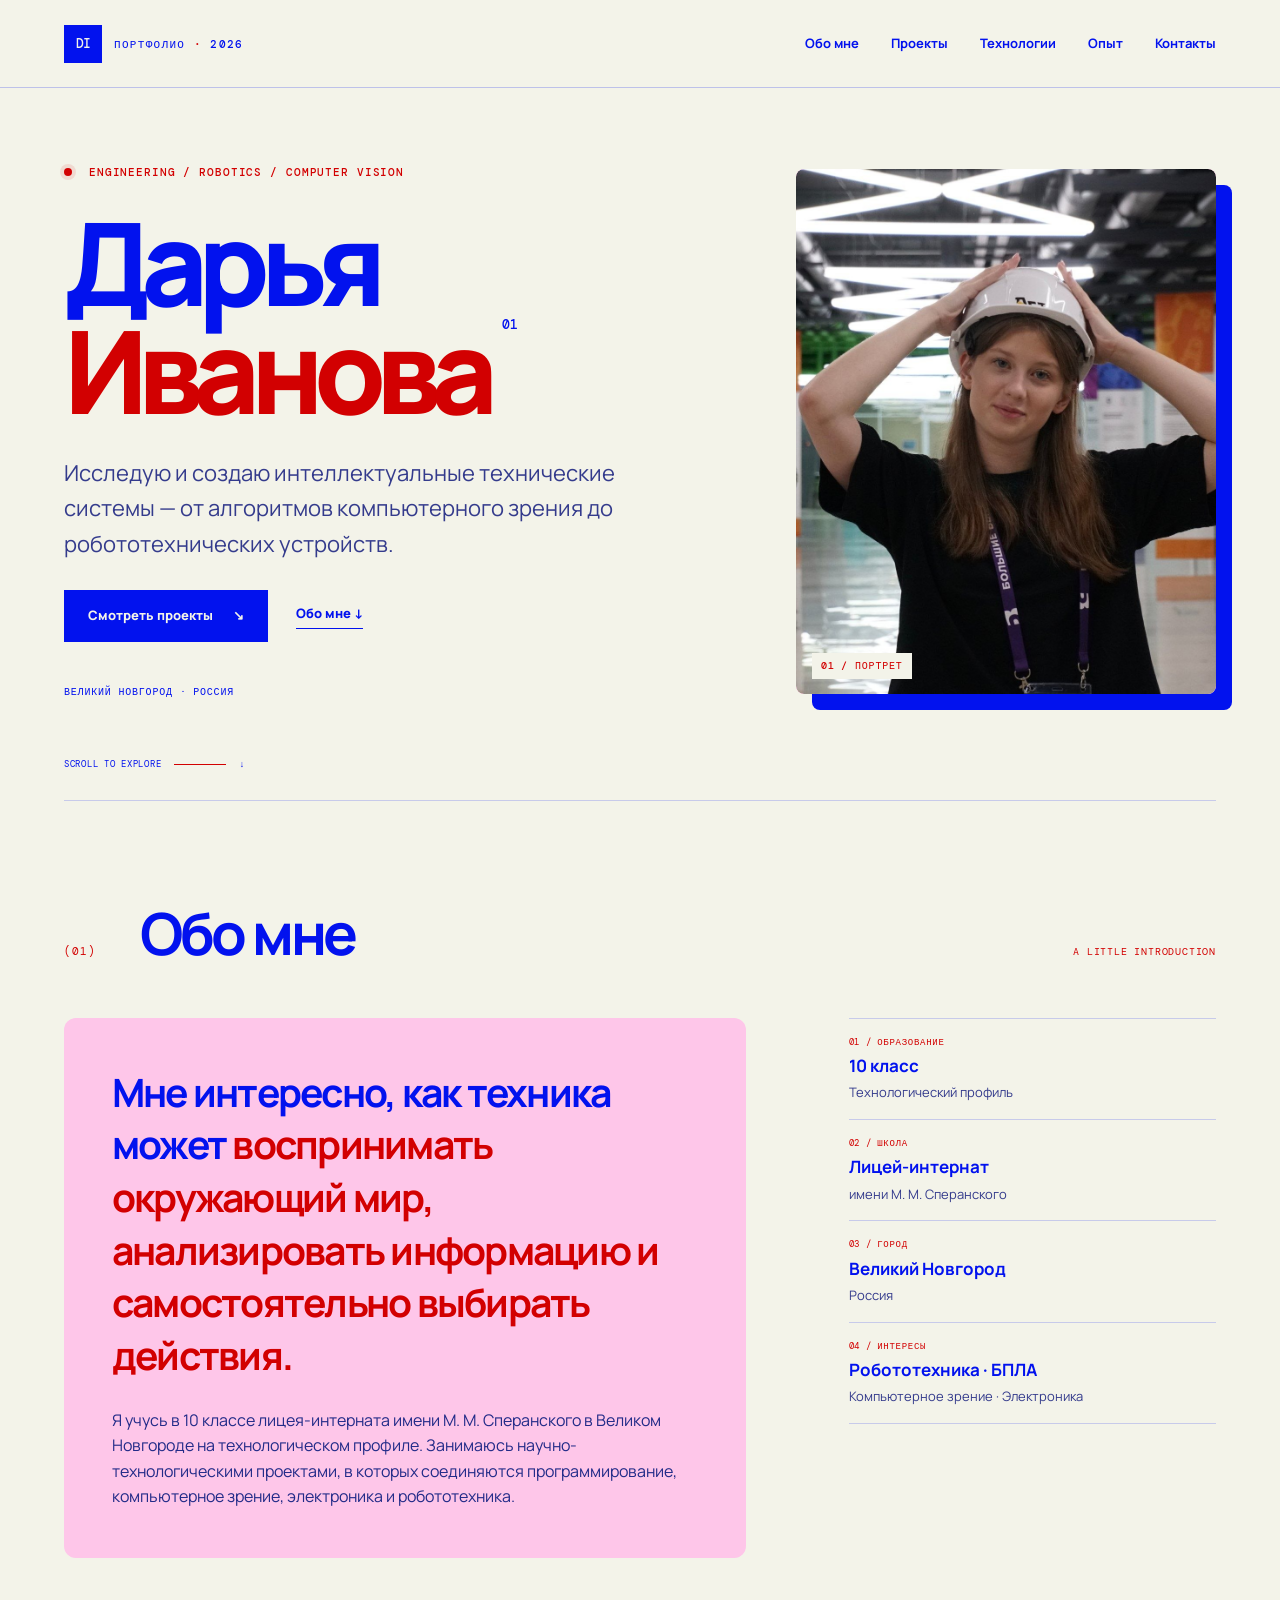
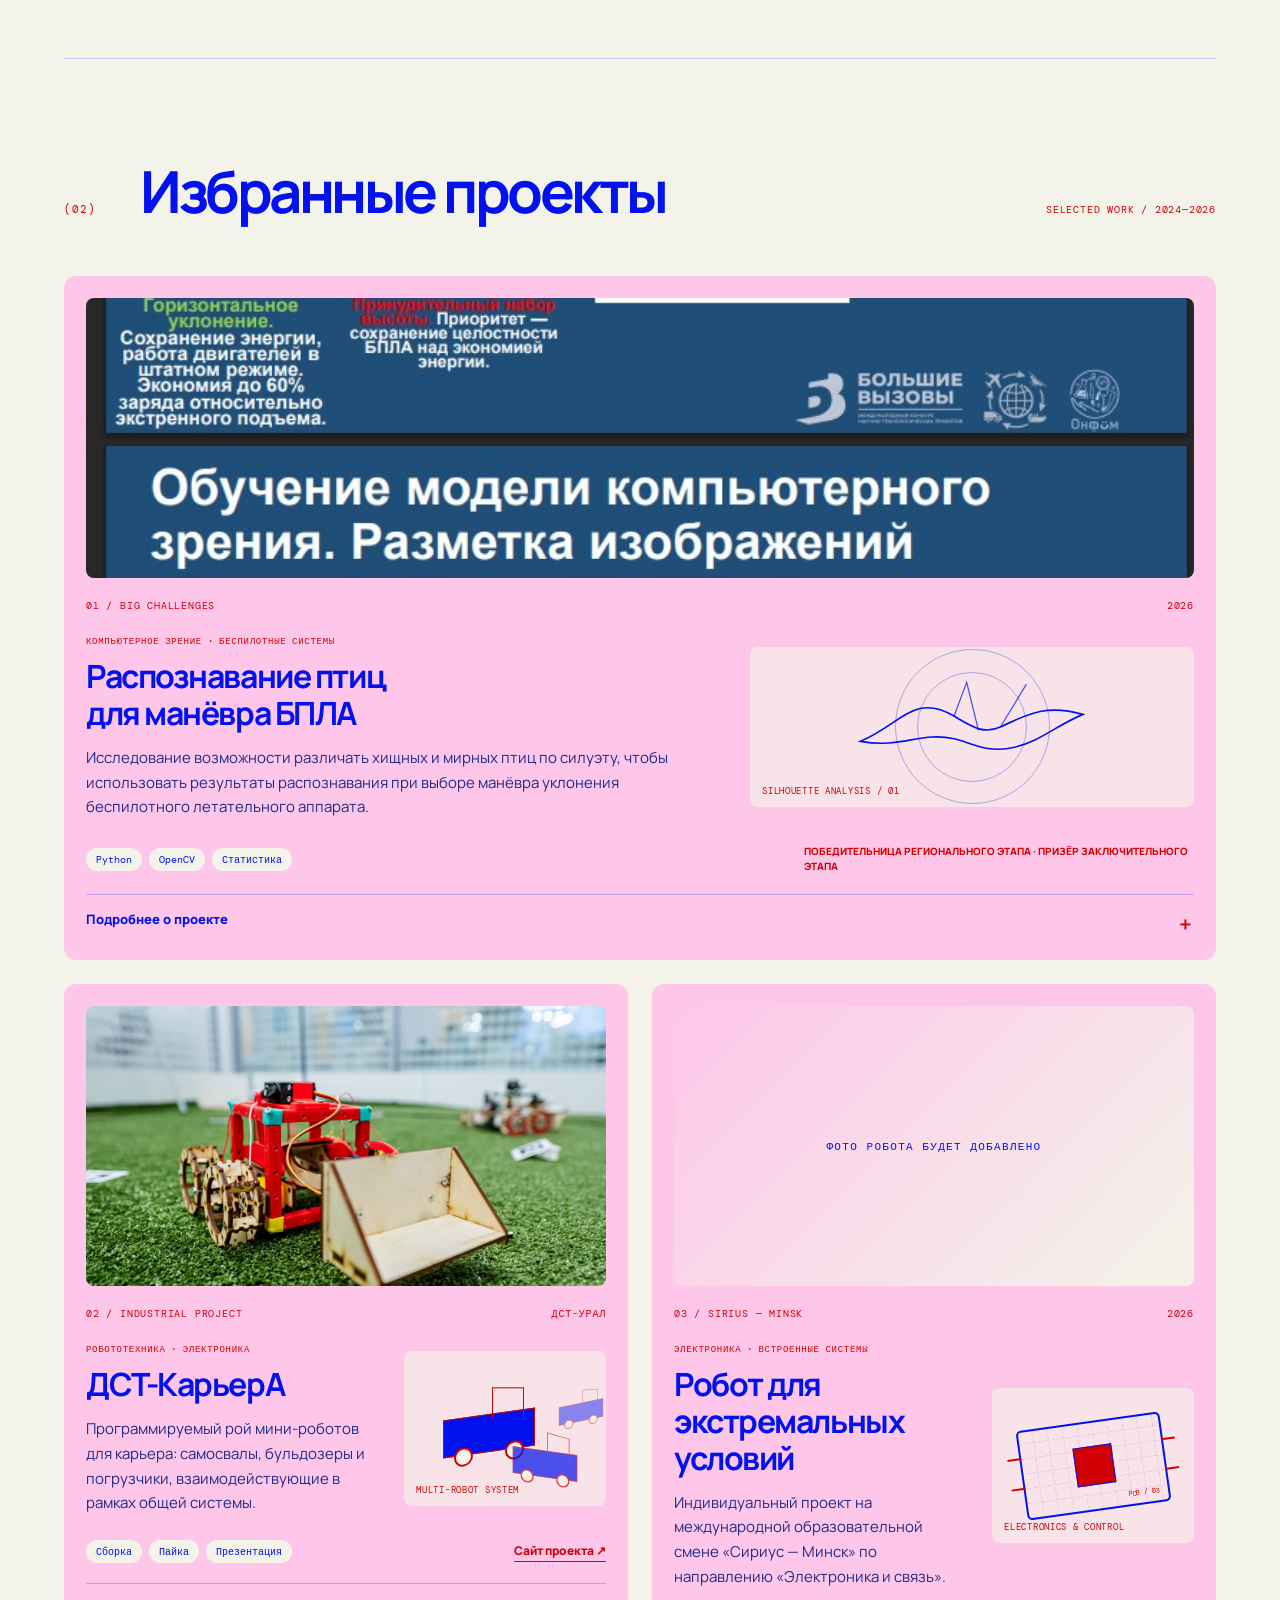
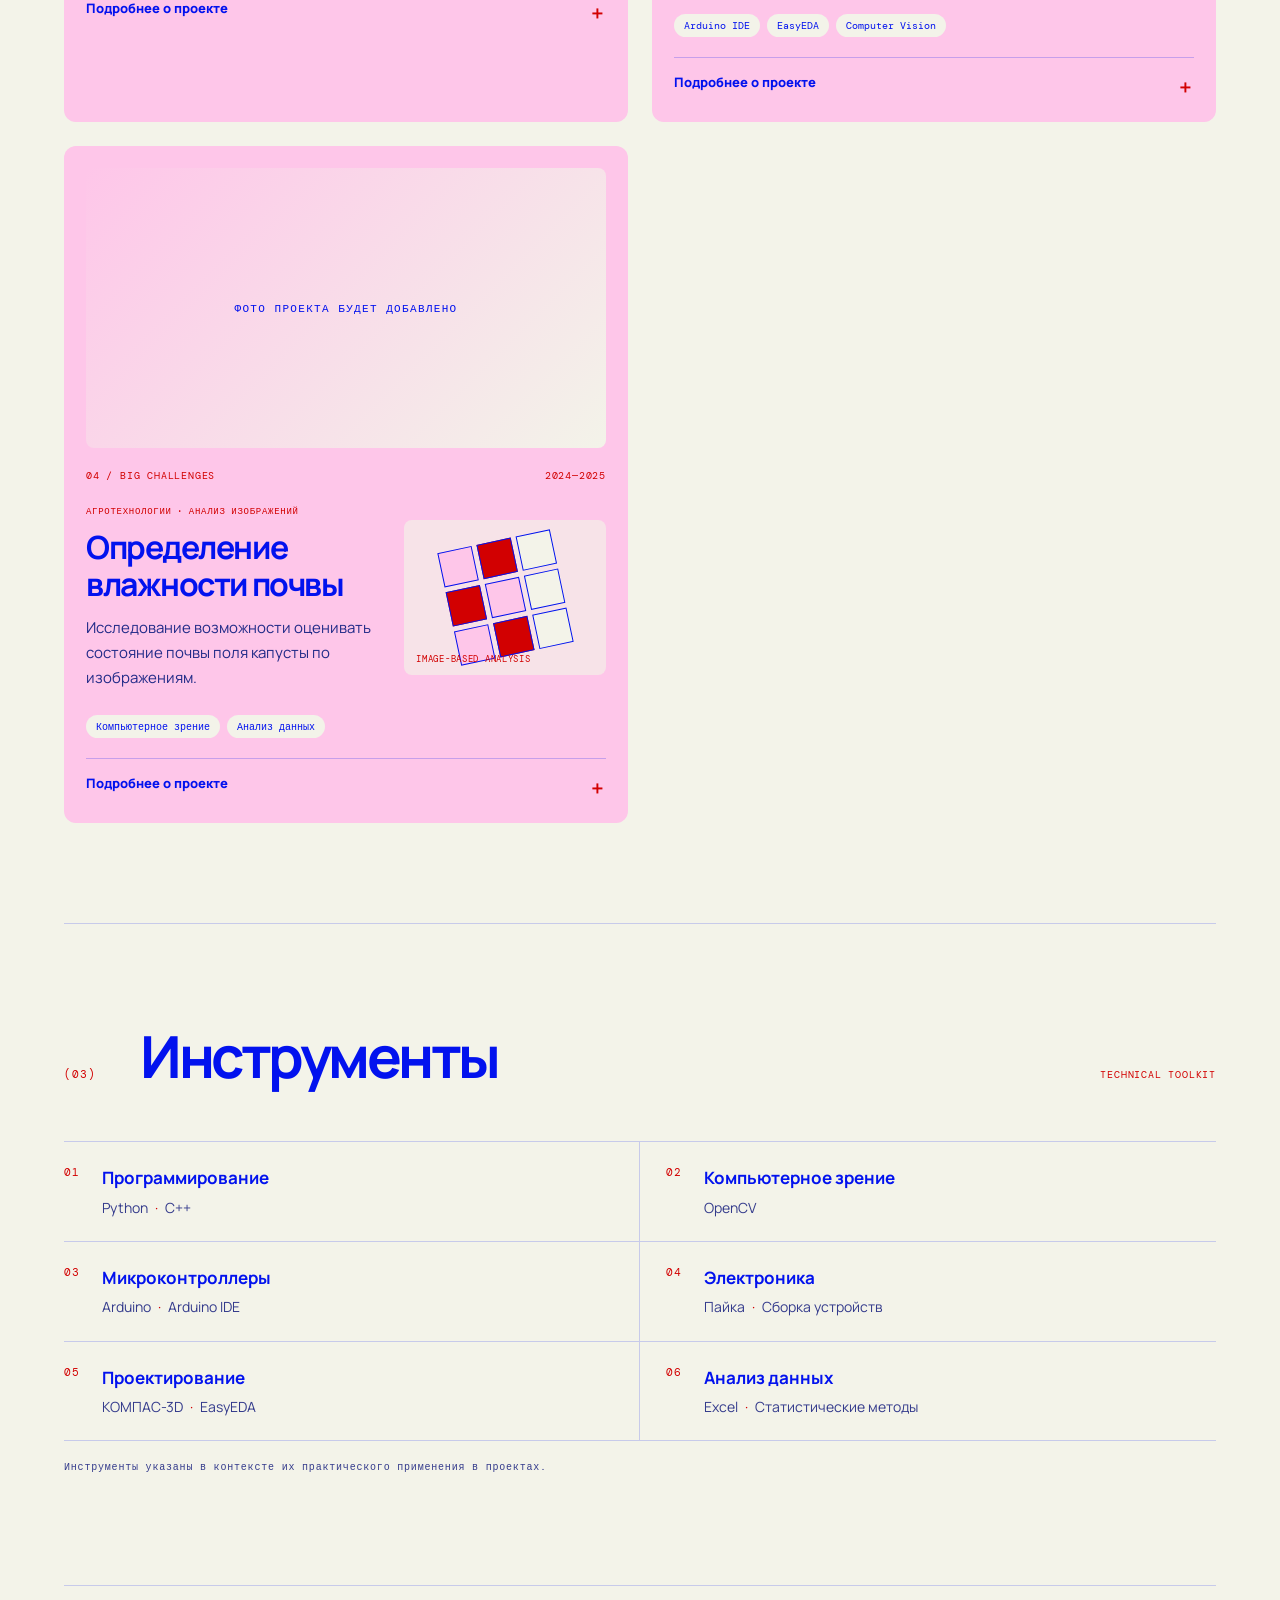
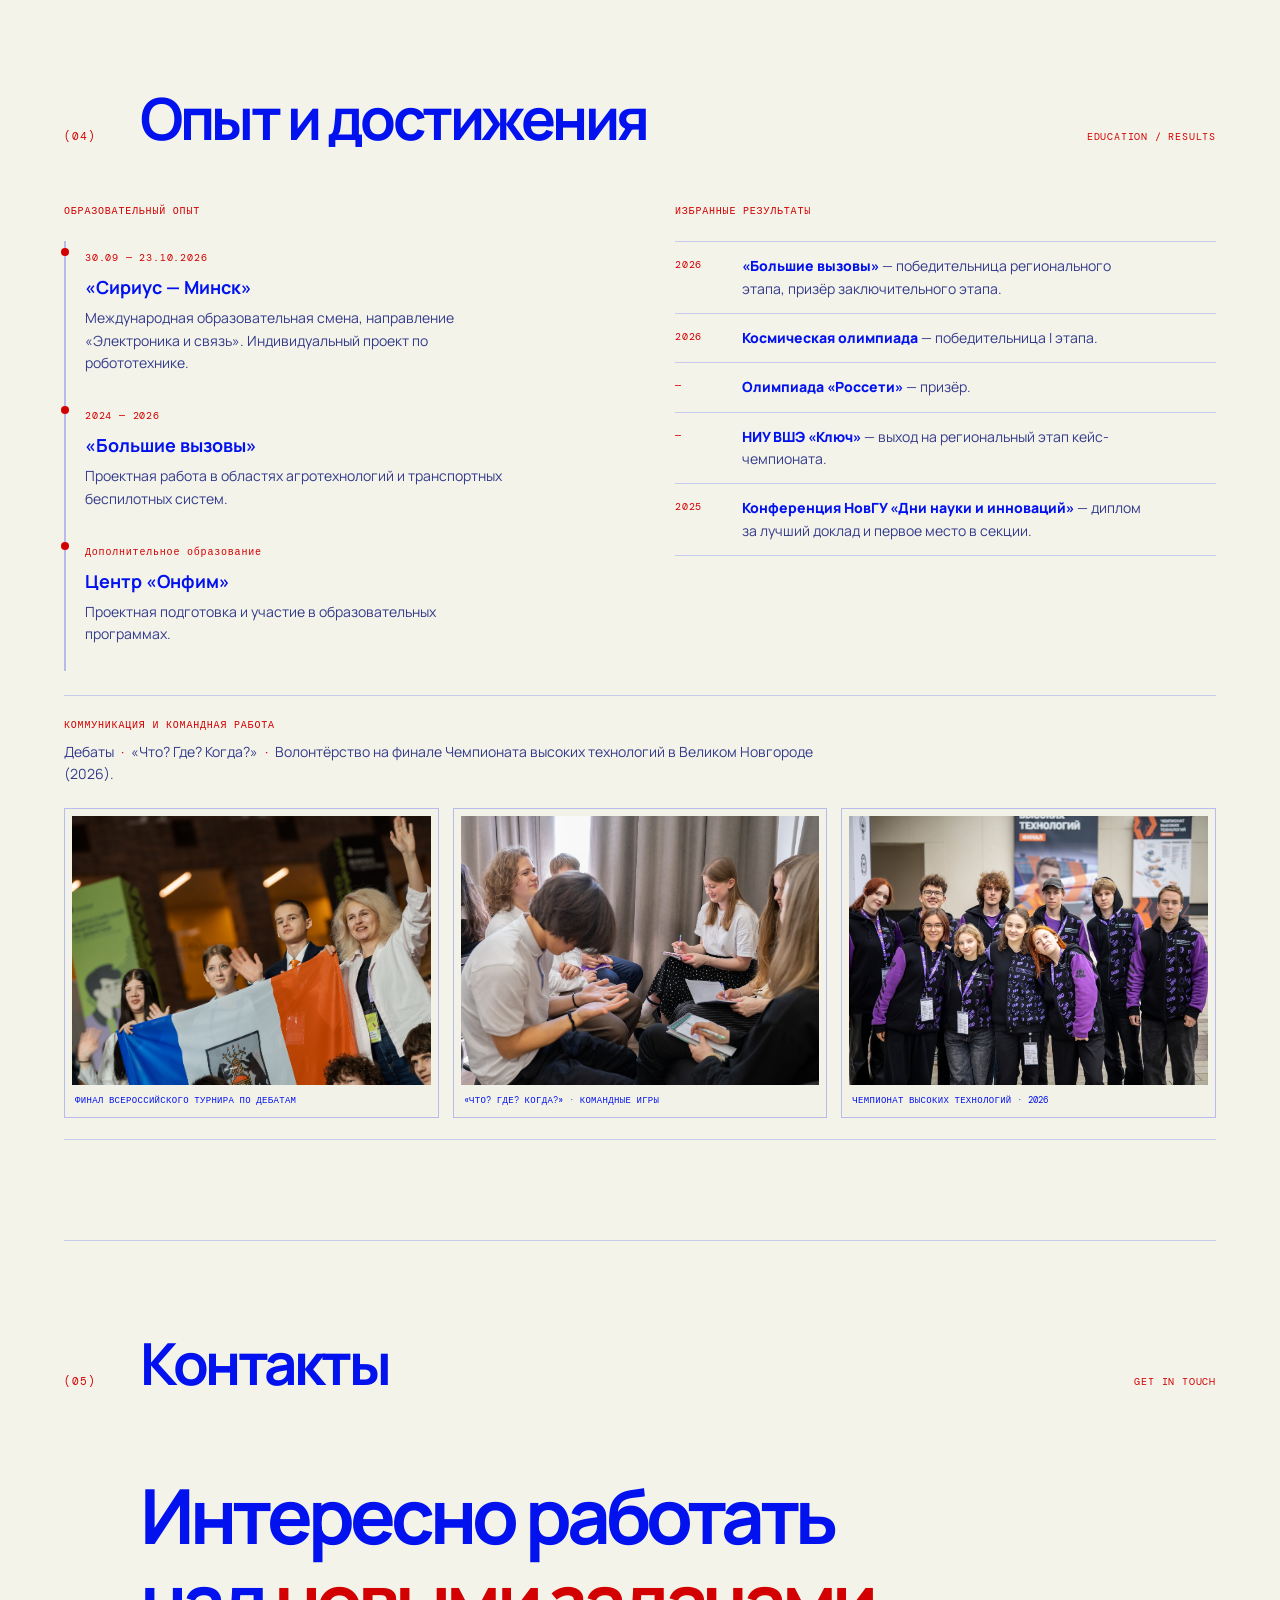
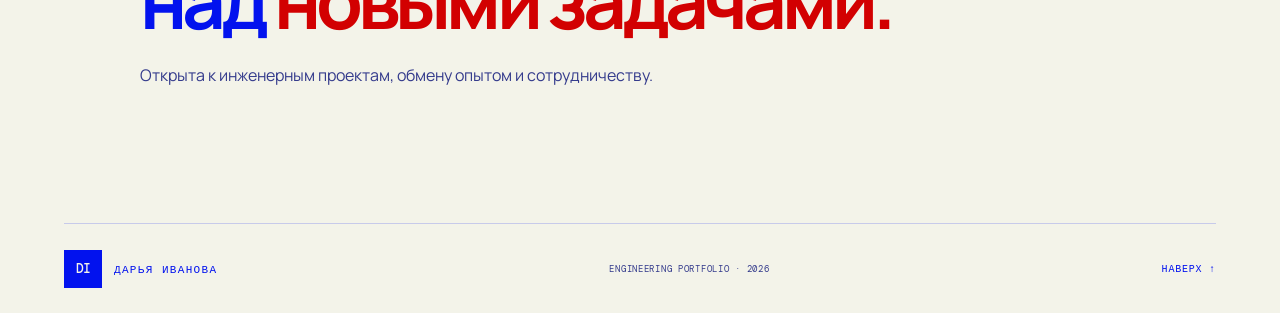
==== commit 941b6d2e: "Update and rename index (2).html to index.html" ====
--- a/index.html
+++ b/index.html
@@ -12,6 +12,9 @@
   <link href="https://fonts.googleapis.com/css2?family=DM+Mono:wght@400;500&family=Manrope:wght@400;500;600;700;800&display=swap" rel="stylesheet">
   <link rel="stylesheet" href="style.css">
   <script src="script.js" defer></script>
+  <style>
+    .project-image-placeholder { width:100%; height:100%; min-height:180px; display:grid; place-items:center; padding:20px; box-sizing:border-box; color:#0212EE; background:linear-gradient(135deg,#FEC6E9,#F3F3E9); font:500 11px 'DM Mono',monospace; letter-spacing:.12em; text-align:center; }
+  </style>
 </head>
 <body>
   <div class="page-shell">
@@ -45,7 +48,7 @@
           <p class="hero-note">ВЕЛИКИЙ НОВГОРОД · РОССИЯ</p>
         </div>
         <div class="hero-photo">
-          <img src="images/me.jpg" alt="Дарья Иванова">
+          <img src="me.jpg.jpg" alt="Дарья Иванова">
           <span class="photo-index">01 / ПОРТРЕТ</span>
         </div>
         <div class="hero-index"><span>SCROLL TO EXPLORE</span><span class="scroll-line"></span><span>↓</span></div>
@@ -81,7 +84,7 @@
           <article class="project-card project-featured">
             
         <div class="project-image-container">
-              <img src="images/project1.jpg" alt="Распознавание птиц" loading="lazy">
+              <img src="project1.jpg.jpg" alt="Распознавание птиц" loading="lazy">
             </div>
             <div class="project-meta"><span>01 / BIG CHALLENGES</span><span>2026</span></div>
             <div class="project-content">
@@ -113,7 +116,7 @@
           <article class="project-card">
             
         <div class="project-image-container">
-              <img src="images/project2.jpg" alt="Рой роботов для карьера" loading="lazy">
+              <img src="project2.jpg.jpg" alt="Рой роботов для карьера" loading="lazy">
             </div>
             <div class="project-meta"><span>02 / INDUSTRIAL PROJECT</span><span>ДСТ-УРАЛ</span></div>
             <div class="project-content">
@@ -145,7 +148,7 @@
           <article class="project-card">
             
         <div class="project-image-container">
-              <img src="images/project3.jpg" alt="Робот для экстремальных условий" loading="lazy">
+              <div class="project-image-placeholder" role="img" aria-label="Фотография робота пока не добавлена">ФОТО РОБОТА БУДЕТ ДОБАВЛЕНО</div>
             </div>
             <div class="project-meta"><span>03 / SIRIUS — MINSK</span><span>2026</span></div>
             <div class="project-content">
@@ -174,7 +177,7 @@
           <article class="project-card">
             
         <div class="project-image-container">
-              <img src="images/project4.jpg" alt="Определение влажности почвы" loading="lazy">
+              <div class="project-image-placeholder" role="img" aria-label="Фотография проекта по влажности почвы пока не добавлена">ФОТО ПРОЕКТА БУДЕТ ДОБАВЛЕНО</div>
             </div>
             <div class="project-meta"><span>04 / BIG CHALLENGES</span><span>2024—2025</span></div>
             <div class="project-content">
@@ -235,19 +238,19 @@
           <div class="experience-column achievements-column">
             <p class="column-label">ИЗБРАННЫЕ РЕЗУЛЬТАТЫ</p>
             <div class="achievement-list" aria-label="Достижения — нажмите или наведите курсор, чтобы посмотреть диплом">
-              <button class="achievement achievement-trigger" type="button" data-certificate="images/certificates/big-challenges.jpg" aria-label="Посмотреть диплом: Большие вызовы">
+              <button class="achievement achievement-trigger" type="button" data-certificate="big-challenges.jpg.jpg" aria-label="Посмотреть диплом: Большие вызовы">
                 <span>2026</span><p><b>«Большие вызовы»</b> — победительница регионального этапа, призёр заключительного этапа.</p><i class="achievement-hint">ДИПЛОМ ↗</i>
               </button>
-              <button class="achievement achievement-trigger" type="button" data-certificate="images/certificates/space-olympiad.jpg" aria-label="Посмотреть диплом: Космическая олимпиада">
+              <button class="achievement achievement-trigger" type="button" data-certificate="space-olympiad.jpg.jpg" aria-label="Посмотреть диплом: Космическая олимпиада">
                 <span>2026</span><p><b>Космическая олимпиада</b> — победительница I этапа.</p><i class="achievement-hint">ДИПЛОМ ↗</i>
               </button>
-              <button class="achievement achievement-trigger" type="button" data-certificate="images/certificates/rosseti.jpg" aria-label="Посмотреть диплом: Олимпиада Россети">
+              <button class="achievement achievement-trigger" type="button" data-certificate="rosseti.jpg.jpg" aria-label="Посмотреть диплом: Олимпиада Россети">
                 <span>—</span><p><b>Олимпиада «Россети»</b> — призёр.</p><i class="achievement-hint">ДИПЛОМ ↗</i>
               </button>
-              <button class="achievement achievement-trigger" type="button" data-certificate="images/certificates/hse-key.jpg" aria-label="Посмотреть подтверждение: НИУ ВШЭ Ключ">
+              <button class="achievement achievement-trigger" type="button" data-certificate="hse-key.jpg.jpg" aria-label="Посмотреть подтверждение: НИУ ВШЭ Ключ">
                 <span>—</span><p><b>НИУ ВШЭ «Ключ»</b> — выход на региональный этап кейс-чемпионата.</p><i class="achievement-hint">ДОКУМЕНТ ↗</i>
               </button>
-              <button class="achievement achievement-trigger" type="button" data-certificate="images/certificates/novsu-conference.jpg" aria-label="Посмотреть диплом: Конференция НовГУ">
+              <button class="achievement achievement-trigger" type="button" data-certificate="novsu-conference.jpg.jpg" aria-label="Посмотреть диплом: Конференция НовГУ">
                 <span>2025</span><p><b>Конференция НовГУ «Дни науки и инноваций»</b> — диплом за лучший доклад и первое место в секции.</p><i class="achievement-hint">ДИПЛОМ ↗</i>
               </button>
             </div>
@@ -265,15 +268,15 @@
           <p>Дебаты <i>·</i> «Что? Где? Когда?» <i>·</i> Волонтёрство на финале Чемпионата высоких технологий в Великом Новгороде (2026).</p>
           <div class="people-gallery" aria-label="Фотографии с мероприятий">
             <figure class="people-photo-card">
-              <div class="people-photo-frame"><img src="images/debates.jpg" alt="Участие во Всероссийском турнире по дебатам" loading="lazy"></div>
+              <div class="people-photo-frame"><img src="debates.jpg" alt="Участие во Всероссийском турнире по дебатам" loading="lazy"></div>
               <figcaption>ФИНАЛ ВСЕРОССИЙСКОГО ТУРНИРА ПО ДЕБАТАМ</figcaption>
             </figure>
             <figure class="people-photo-card">
-              <div class="people-photo-frame"><img src="images/chgk.jpg" alt="Команда на игре Что? Где? Когда?" loading="lazy"></div>
+              <div class="people-photo-frame"><img src="chgk.jpg" alt="Команда на игре Что? Где? Когда?" loading="lazy"></div>
               <figcaption>«ЧТО? ГДЕ? КОГДА?» · КОМАНДНЫЕ ИГРЫ</figcaption>
             </figure>
             <figure class="people-photo-card">
-              <div class="people-photo-frame"><img src="images/volunteering.jpg" alt="Волонтёрство на финале Чемпионата высоких технологий" loading="lazy"></div>
+              <div class="people-photo-frame"><img src="volunteering.jpg" alt="Волонтёрство на финале Чемпионата высоких технологий" loading="lazy"></div>
               <figcaption>ЧЕМПИОНАТ ВЫСОКИХ ТЕХНОЛОГИЙ · 2026</figcaption>
             </figure>
           </div>
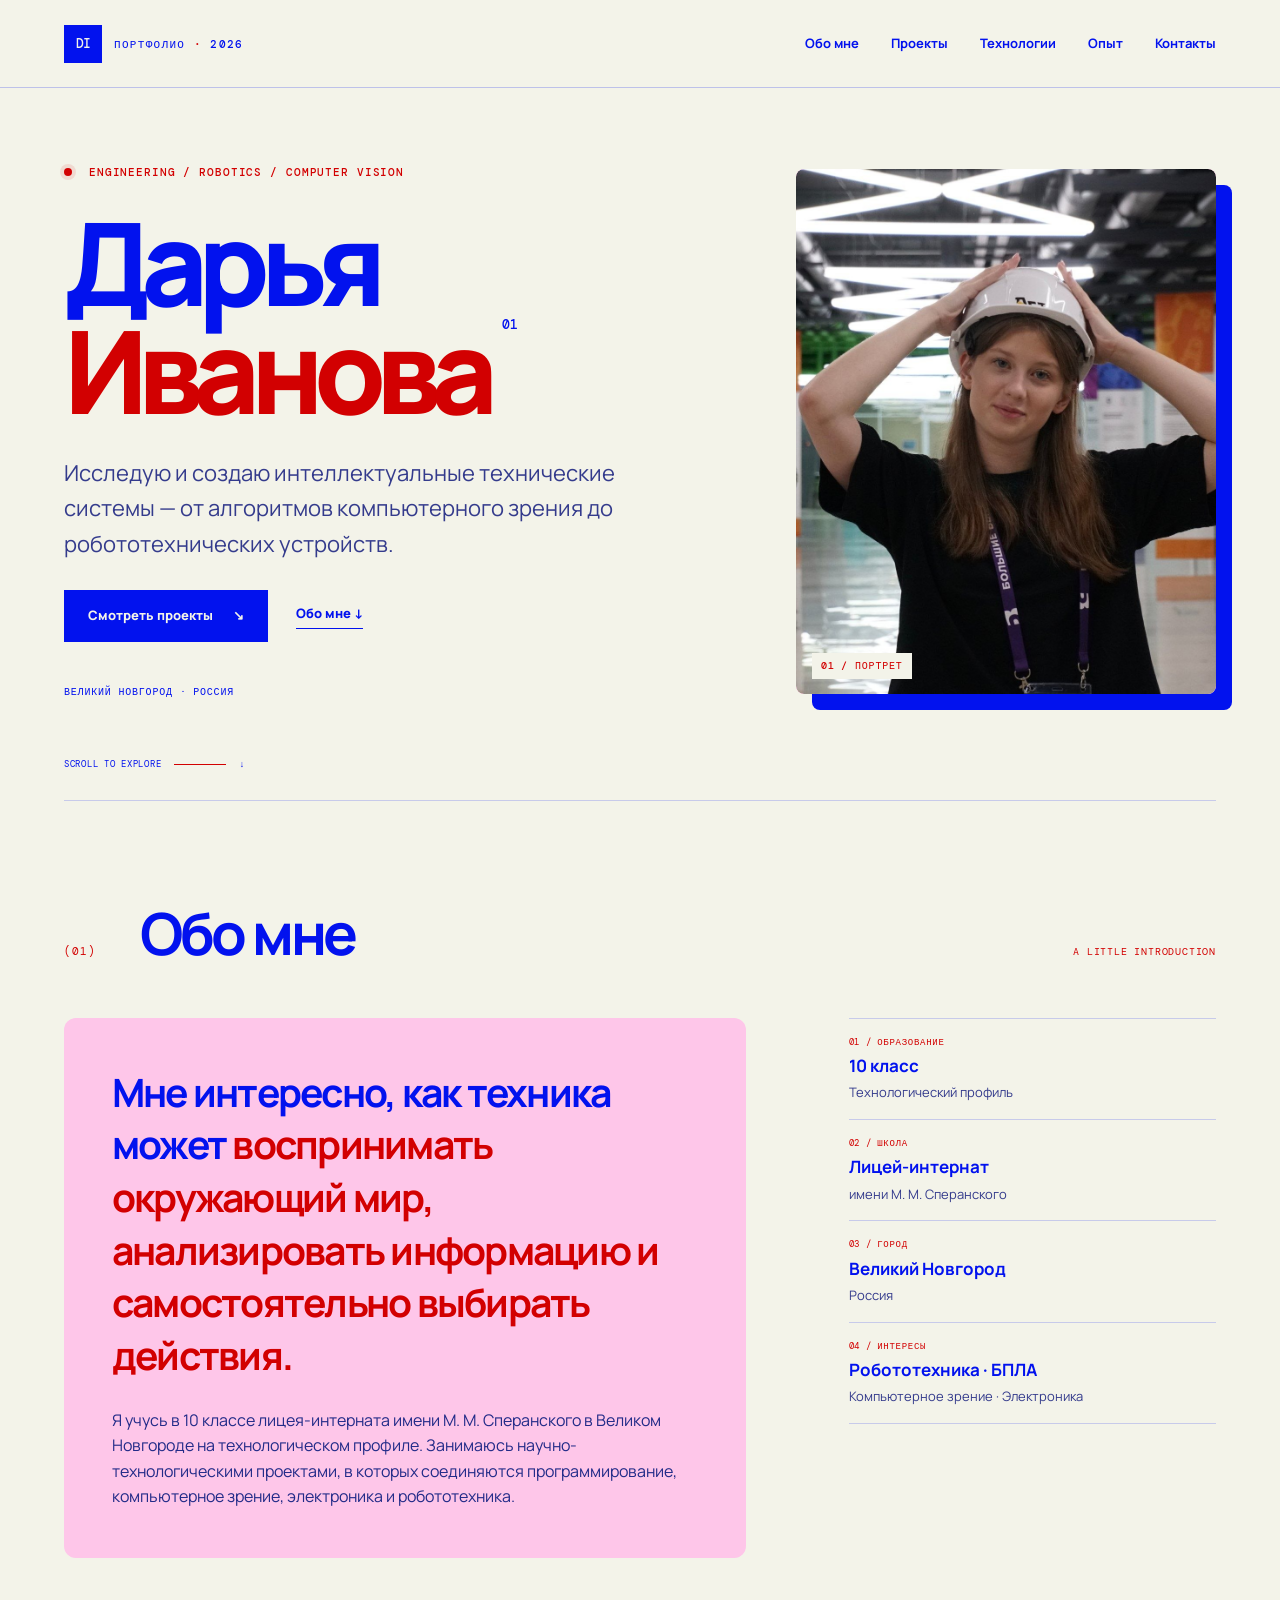
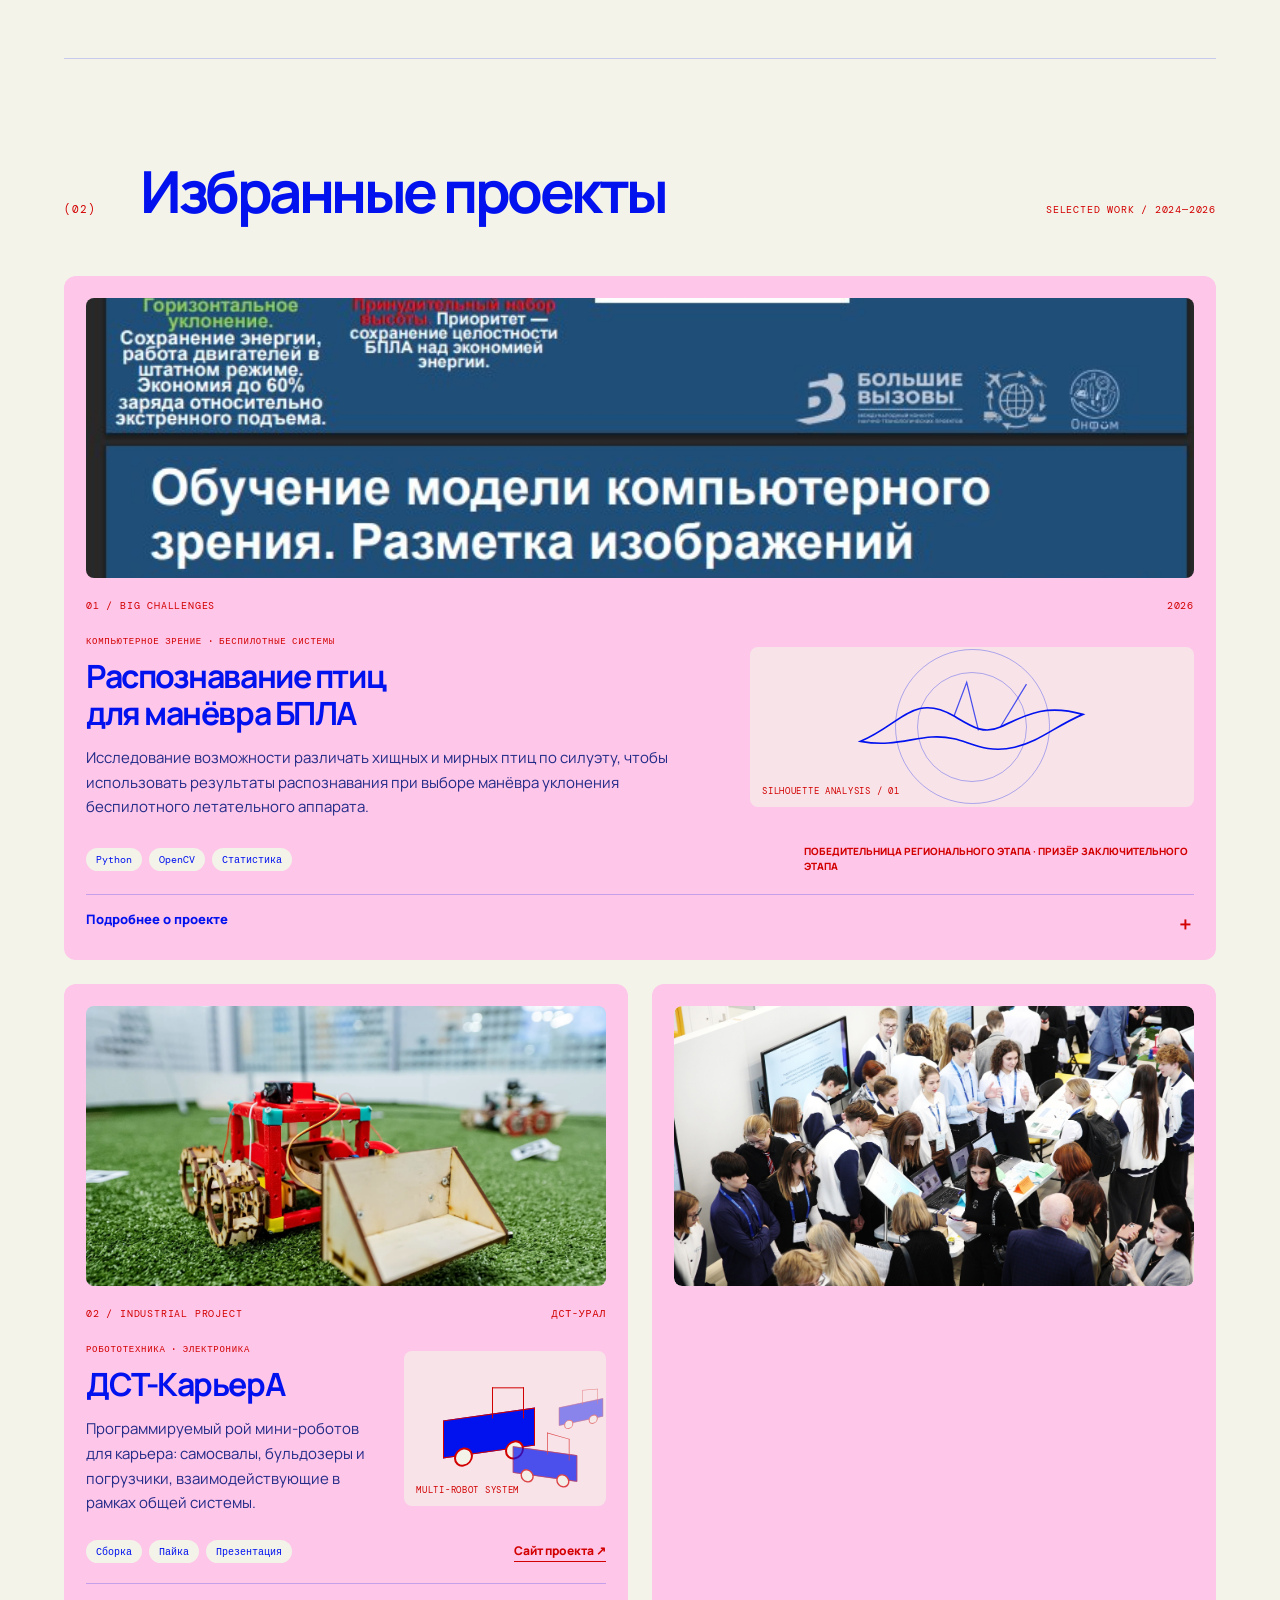
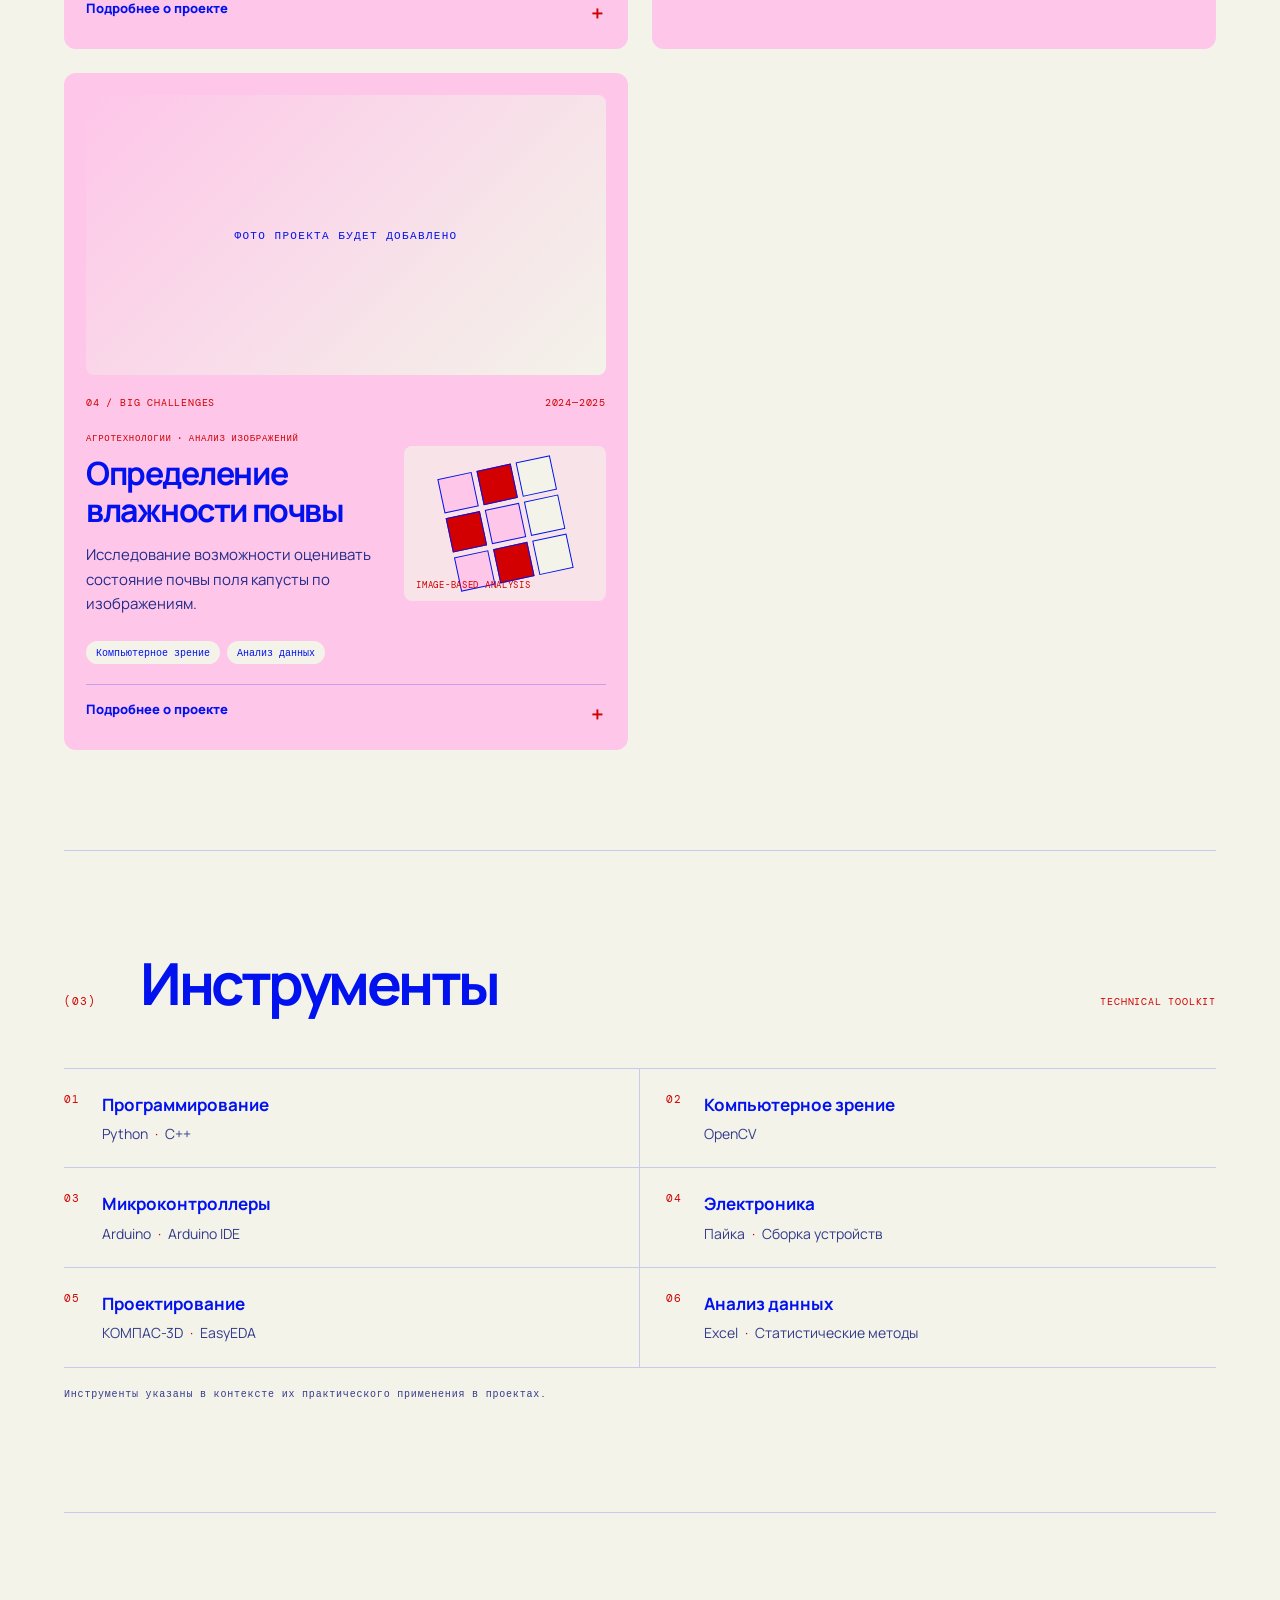
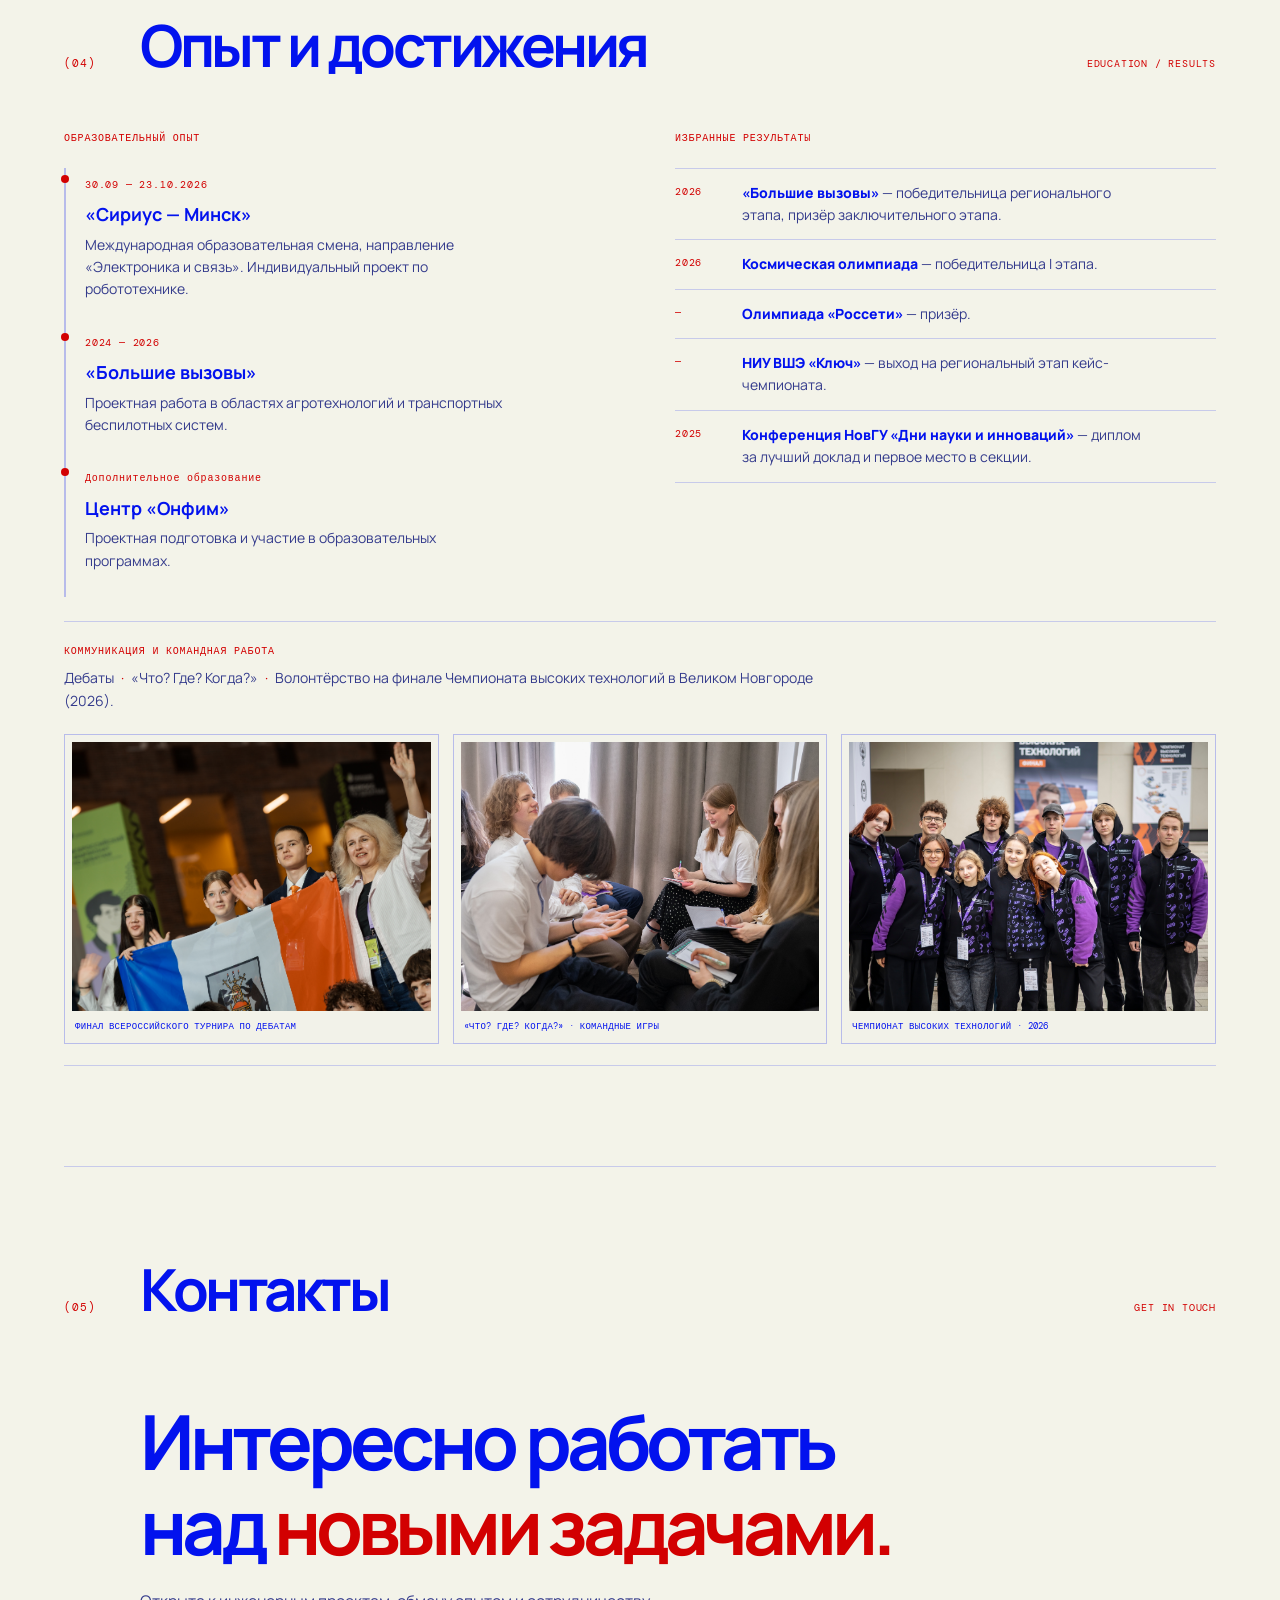
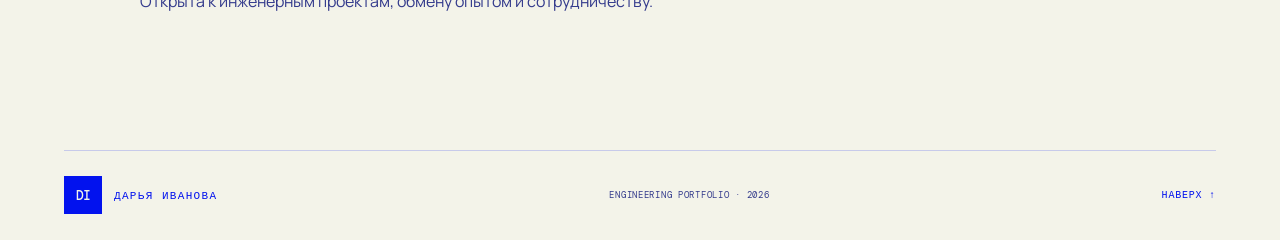
==== commit eae38ffe: "Add project image for SIRIUS — MINSK Replaced placeholder image with actual project image." ====
--- a/index.html
+++ b/index.html
@@ -148,8 +148,11 @@
           <article class="project-card">
             
         <div class="project-image-container">
-              <div class="project-image-placeholder" role="img" aria-label="Фотография робота пока не добавлена">ФОТО РОБОТА БУДЕТ ДОБАВЛЕНО</div>
-            </div>
+             <div class="project-image-container">
+  <img src="project3.jpg"
+       alt="Робот для экстремальных условий — проект «Сириус — Минск»"
+       loading="lazy">
+</div>
             <div class="project-meta"><span>03 / SIRIUS — MINSK</span><span>2026</span></div>
             <div class="project-content">
               <div>
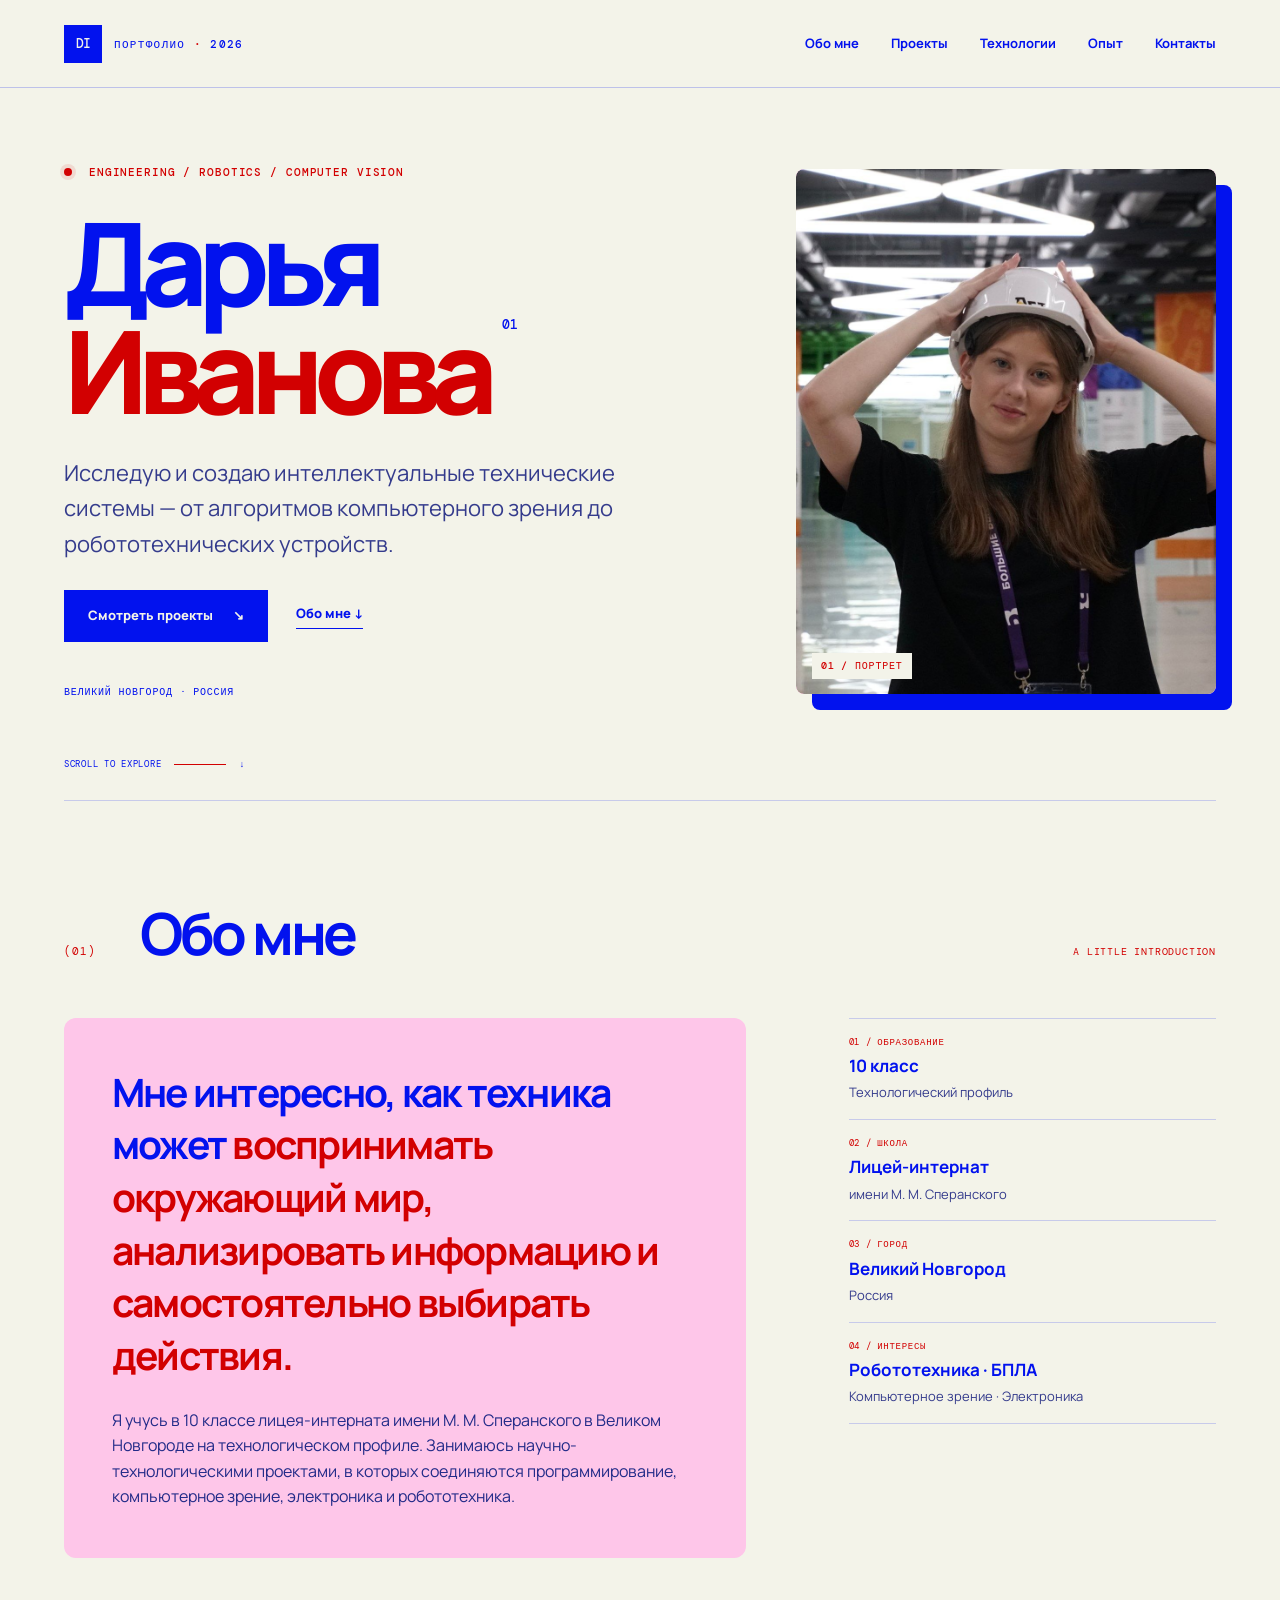
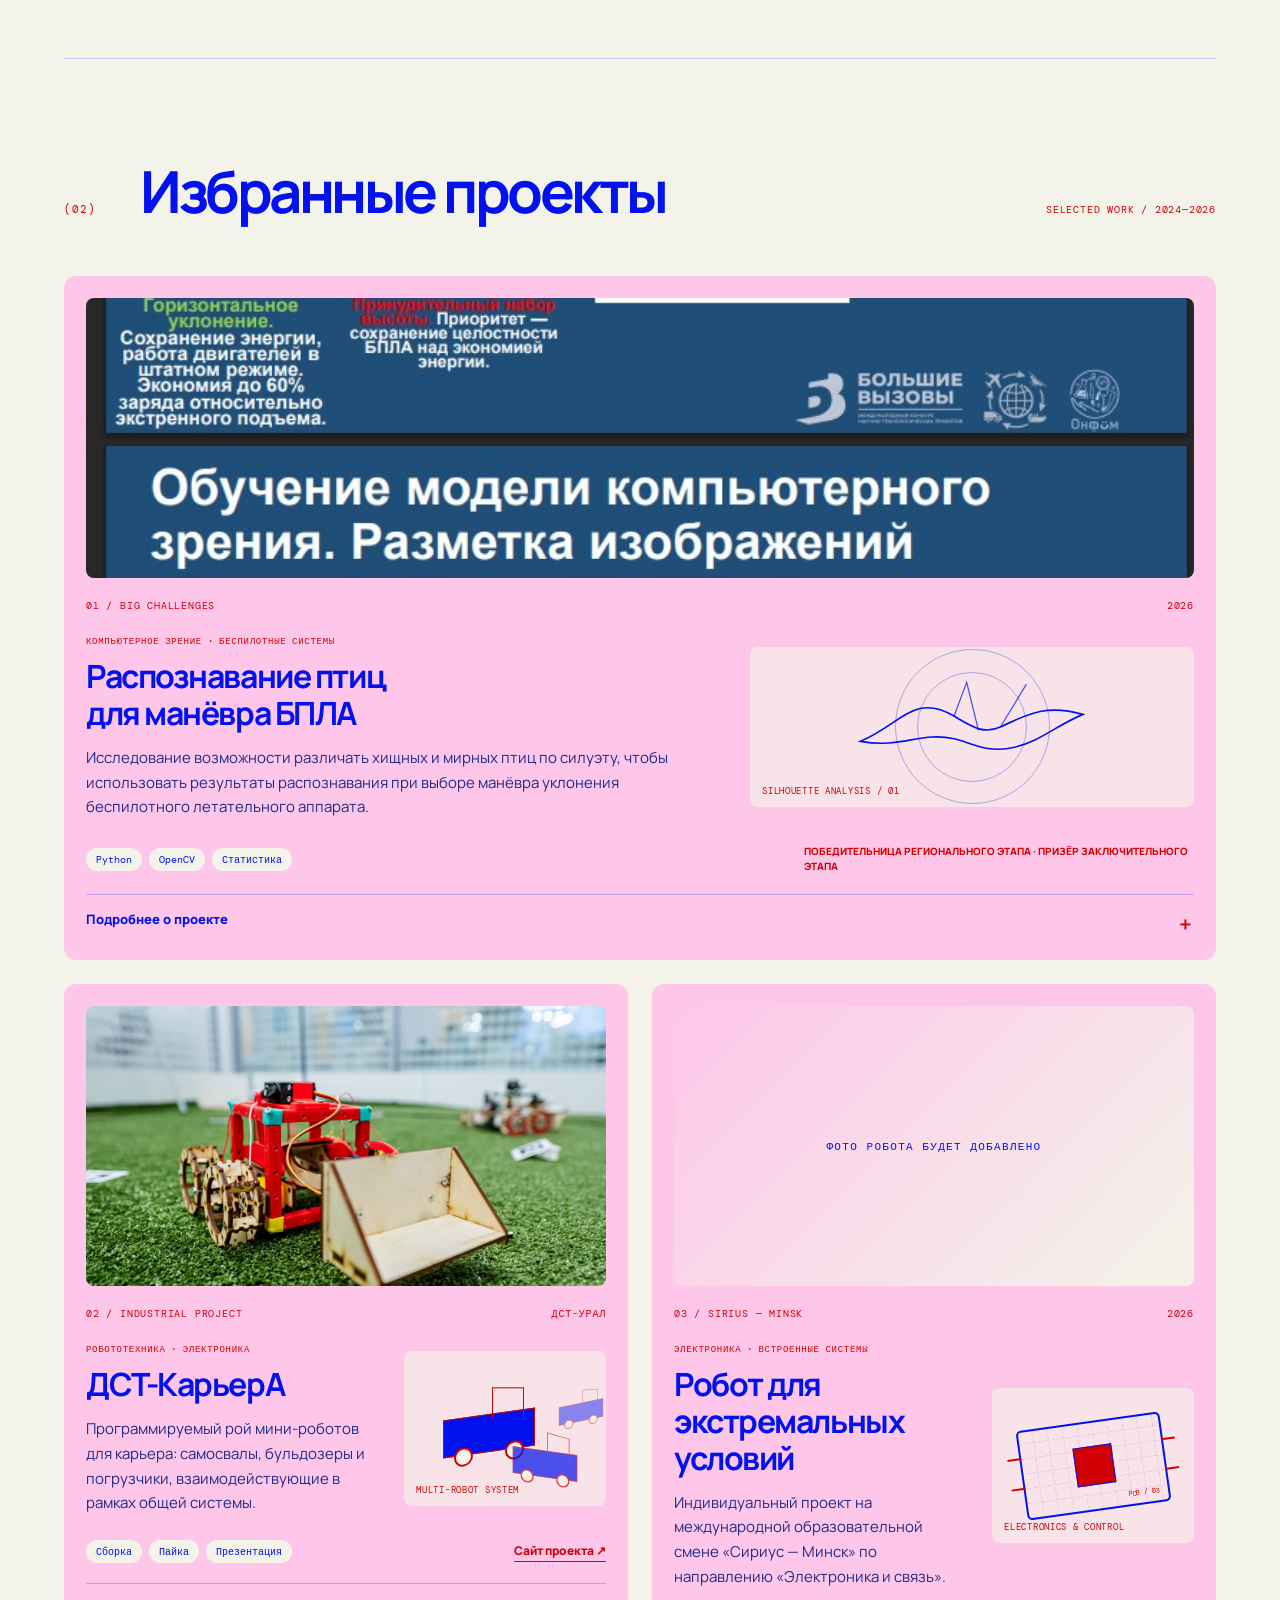
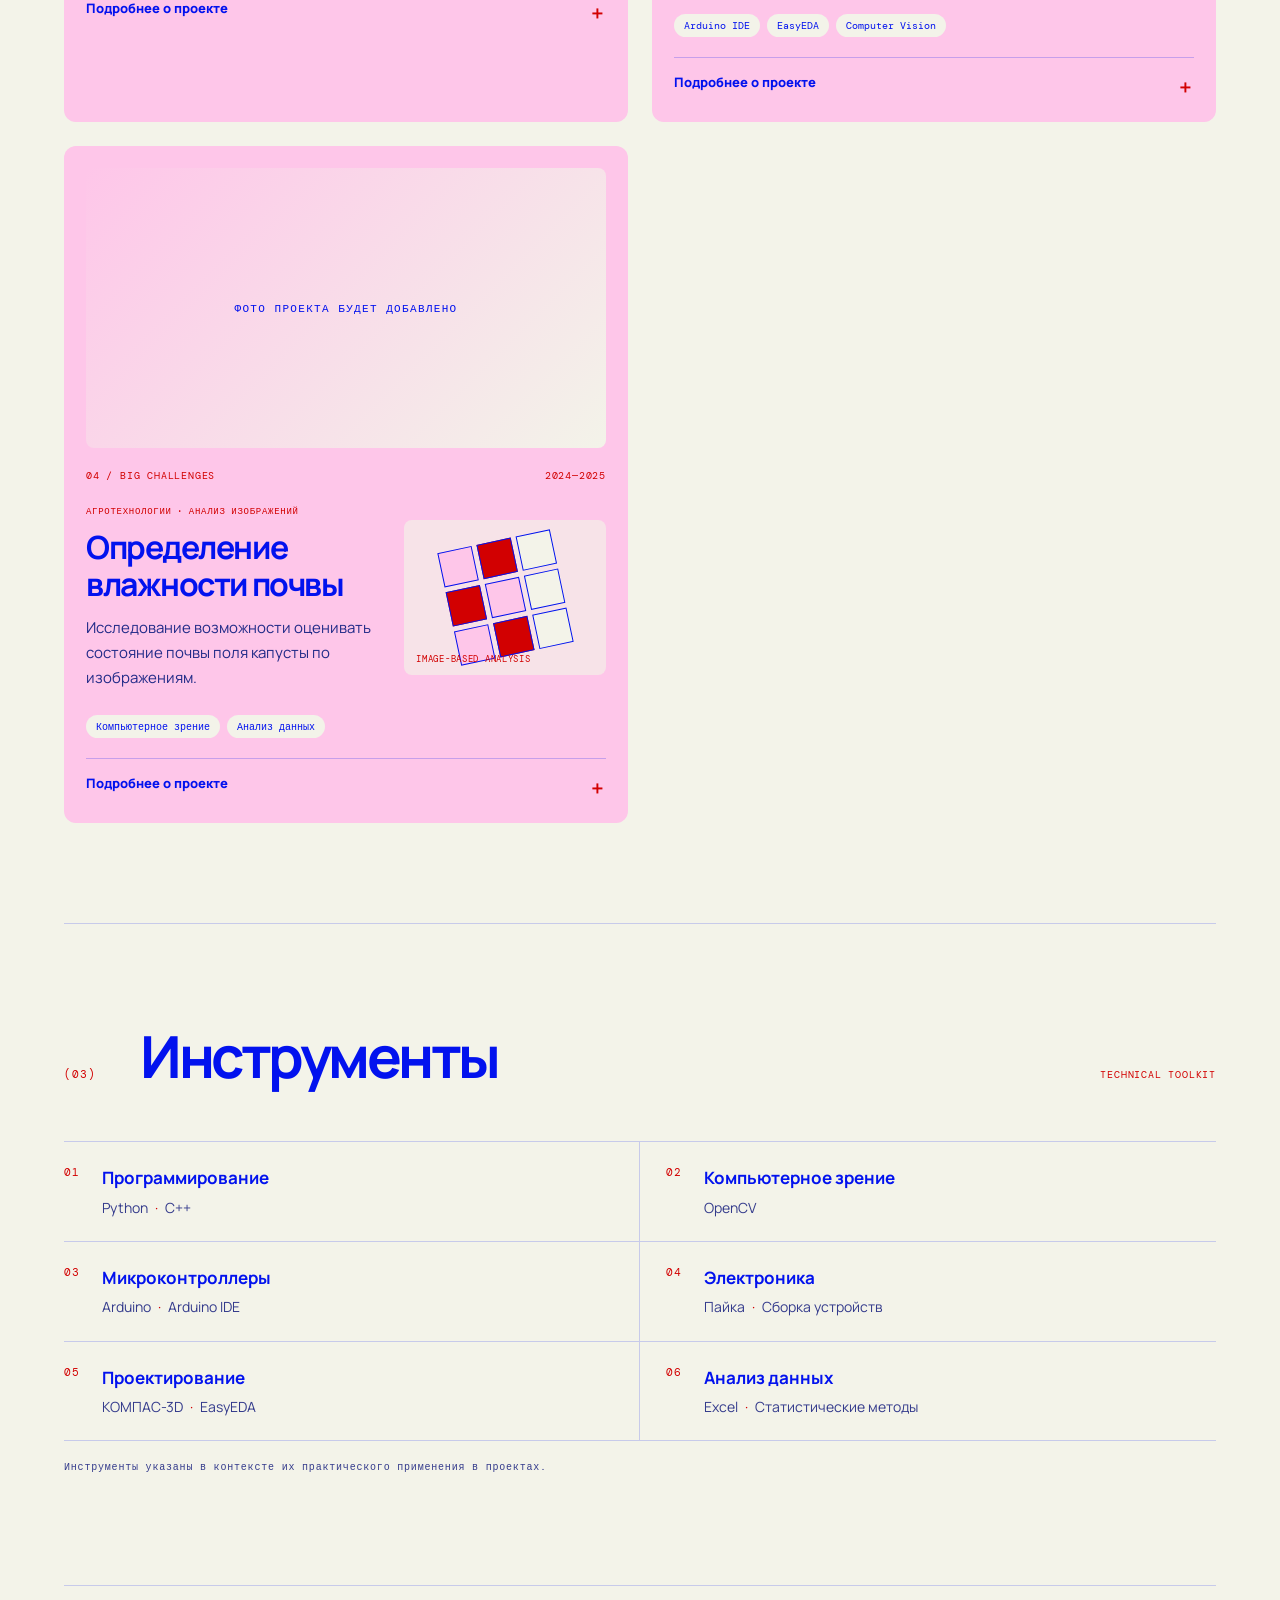
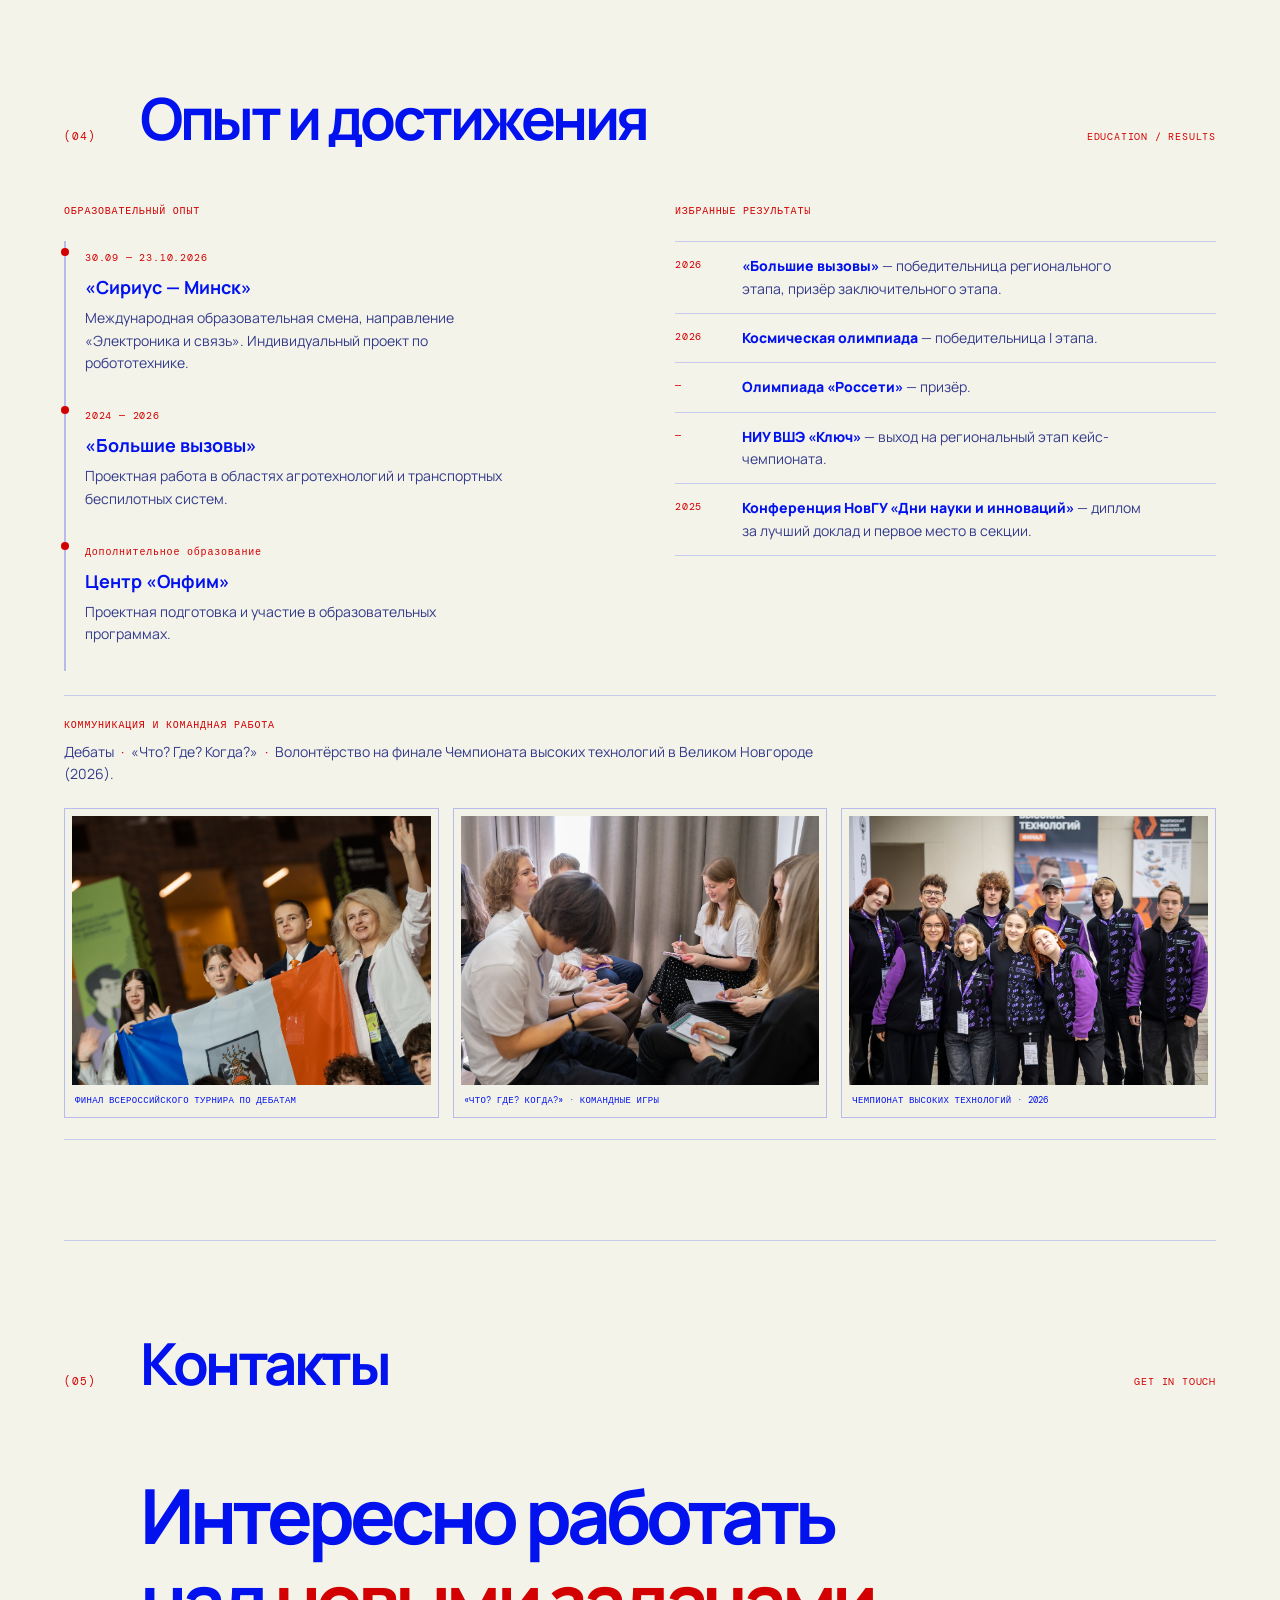
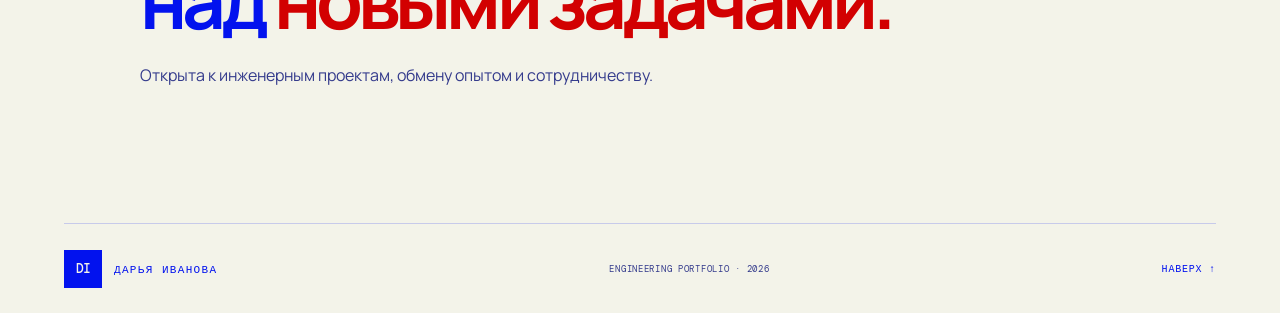
==== commit 4ba08436: "Rename index (4).html to index.html" ====
--- a/index.html
+++ b/index.html
@@ -148,11 +148,8 @@
           <article class="project-card">
             
         <div class="project-image-container">
-             <div class="project-image-container">
-  <img src="project3.jpg"
-       alt="Робот для экстремальных условий — проект «Сириус — Минск»"
-       loading="lazy">
-</div>
+              <div class="project-image-placeholder" role="img" aria-label="Фотография робота пока не добавлена">ФОТО РОБОТА БУДЕТ ДОБАВЛЕНО</div>
+            </div>
             <div class="project-meta"><span>03 / SIRIUS — MINSK</span><span>2026</span></div>
             <div class="project-content">
               <div>
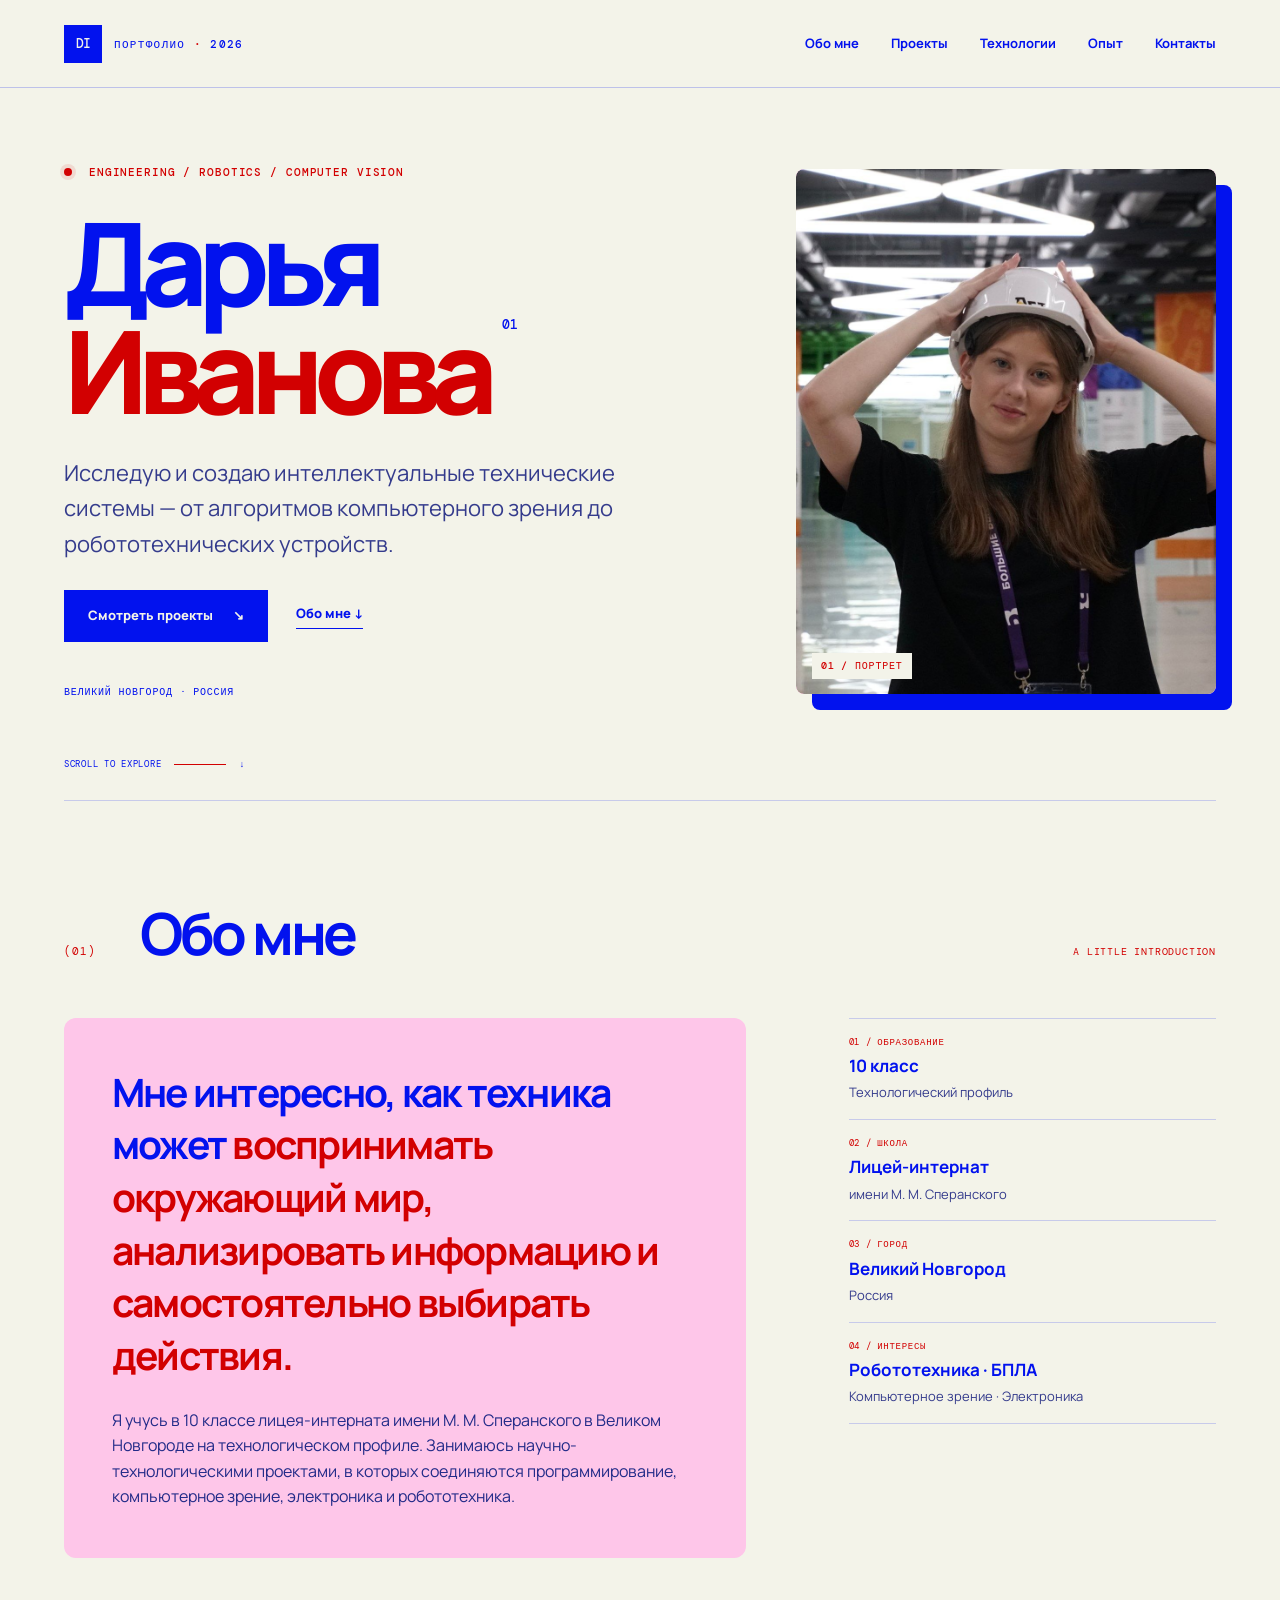
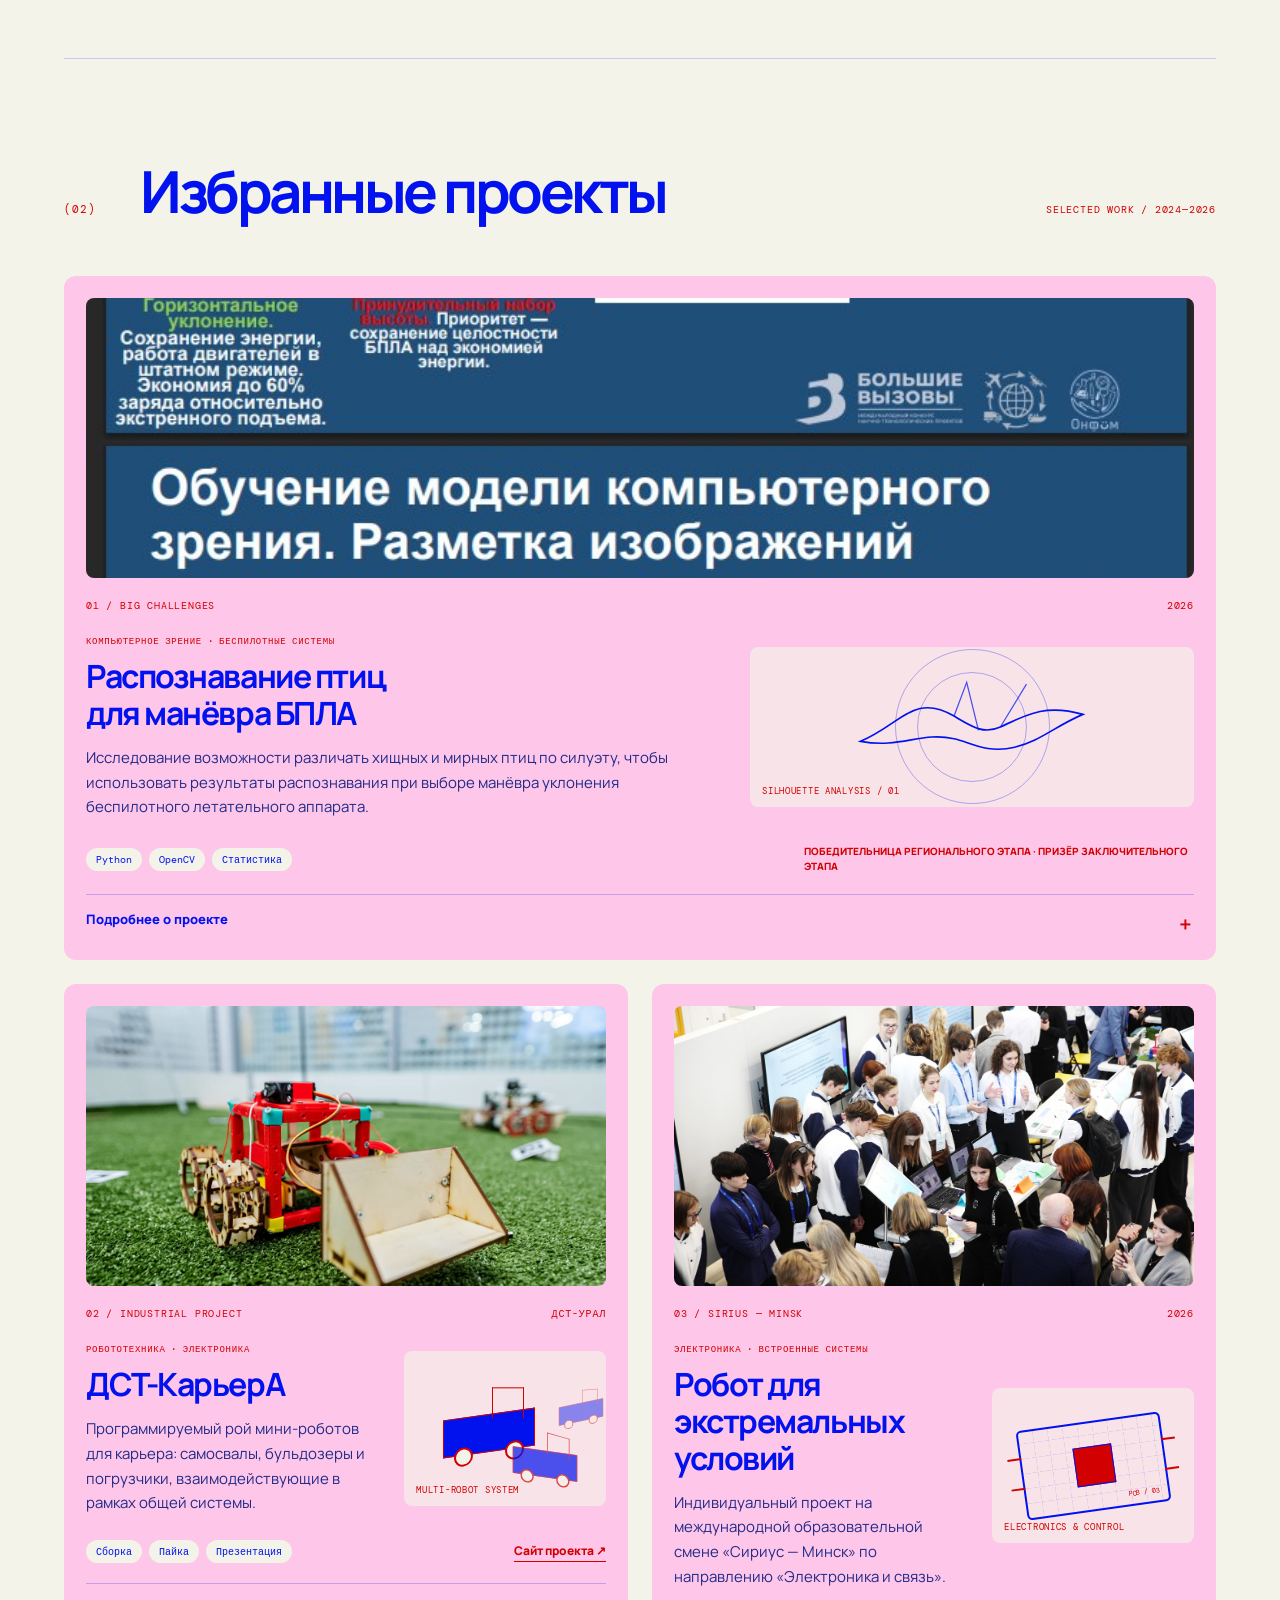
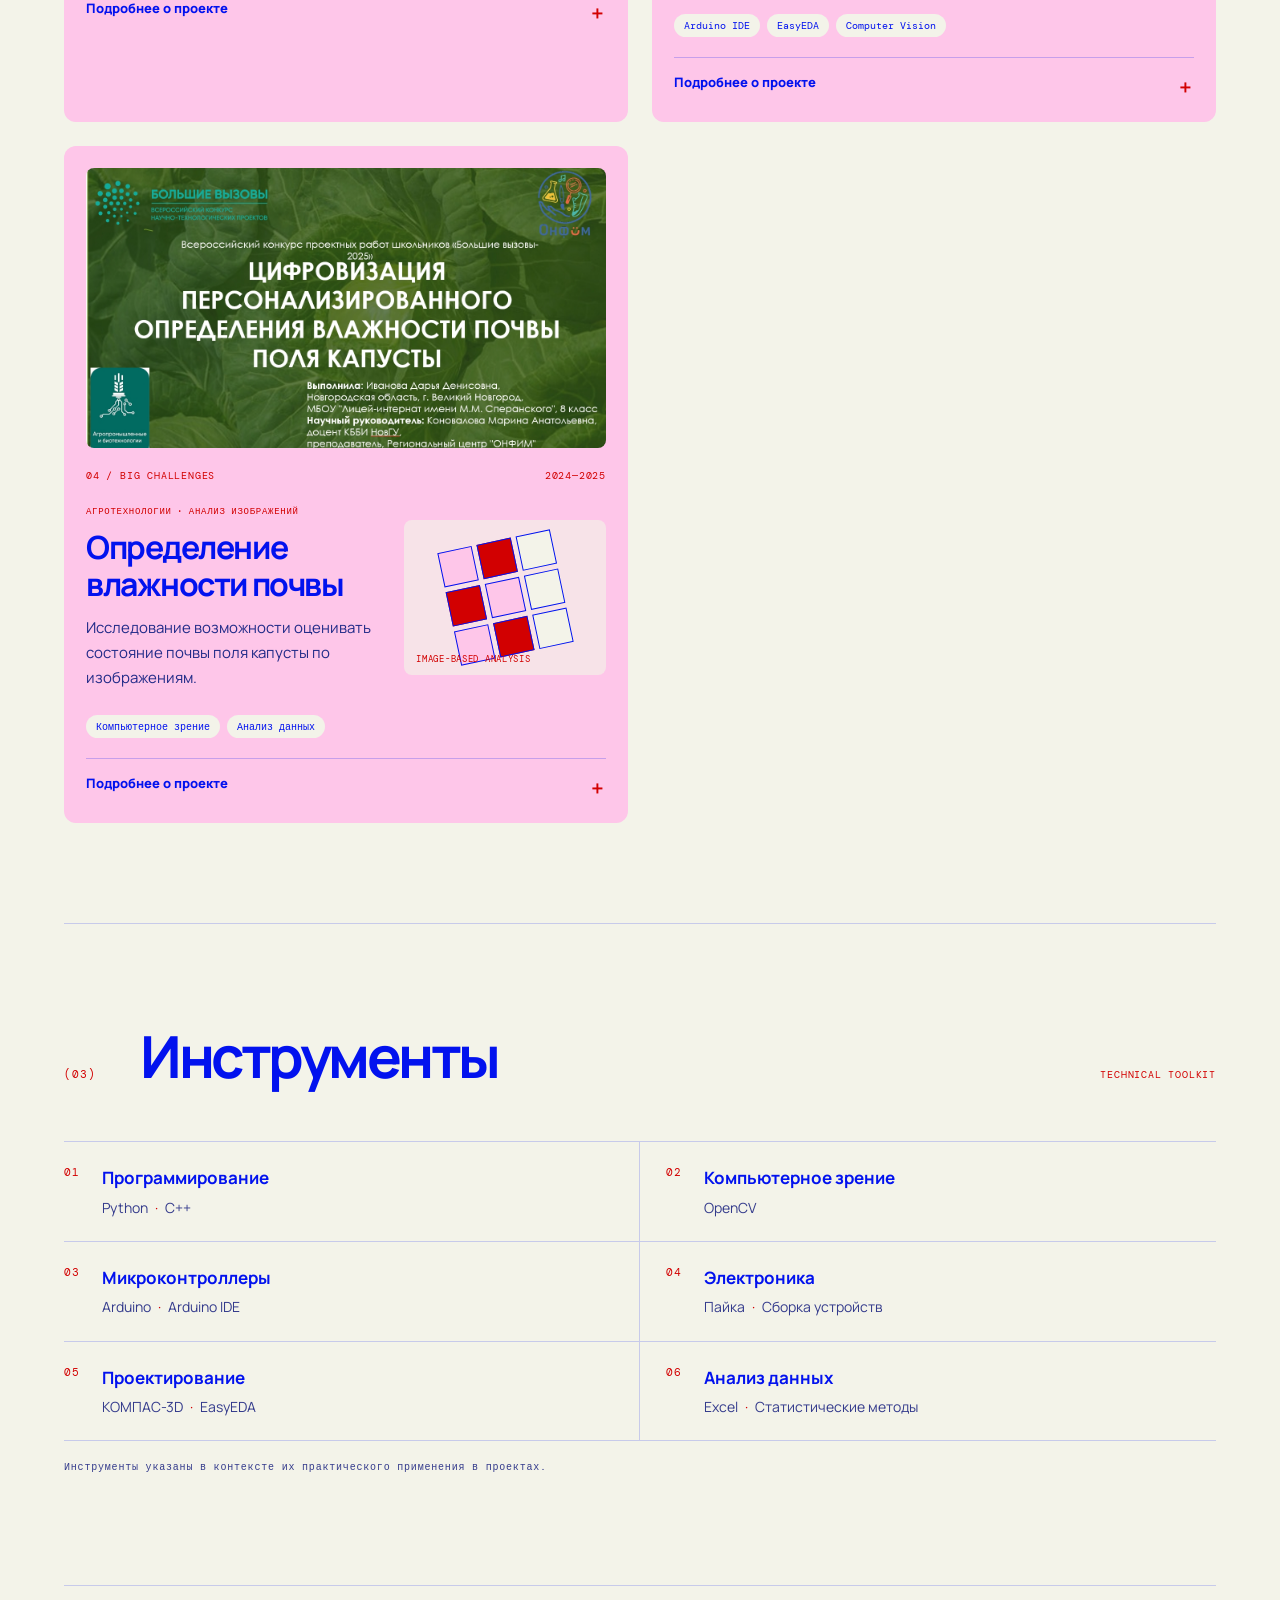
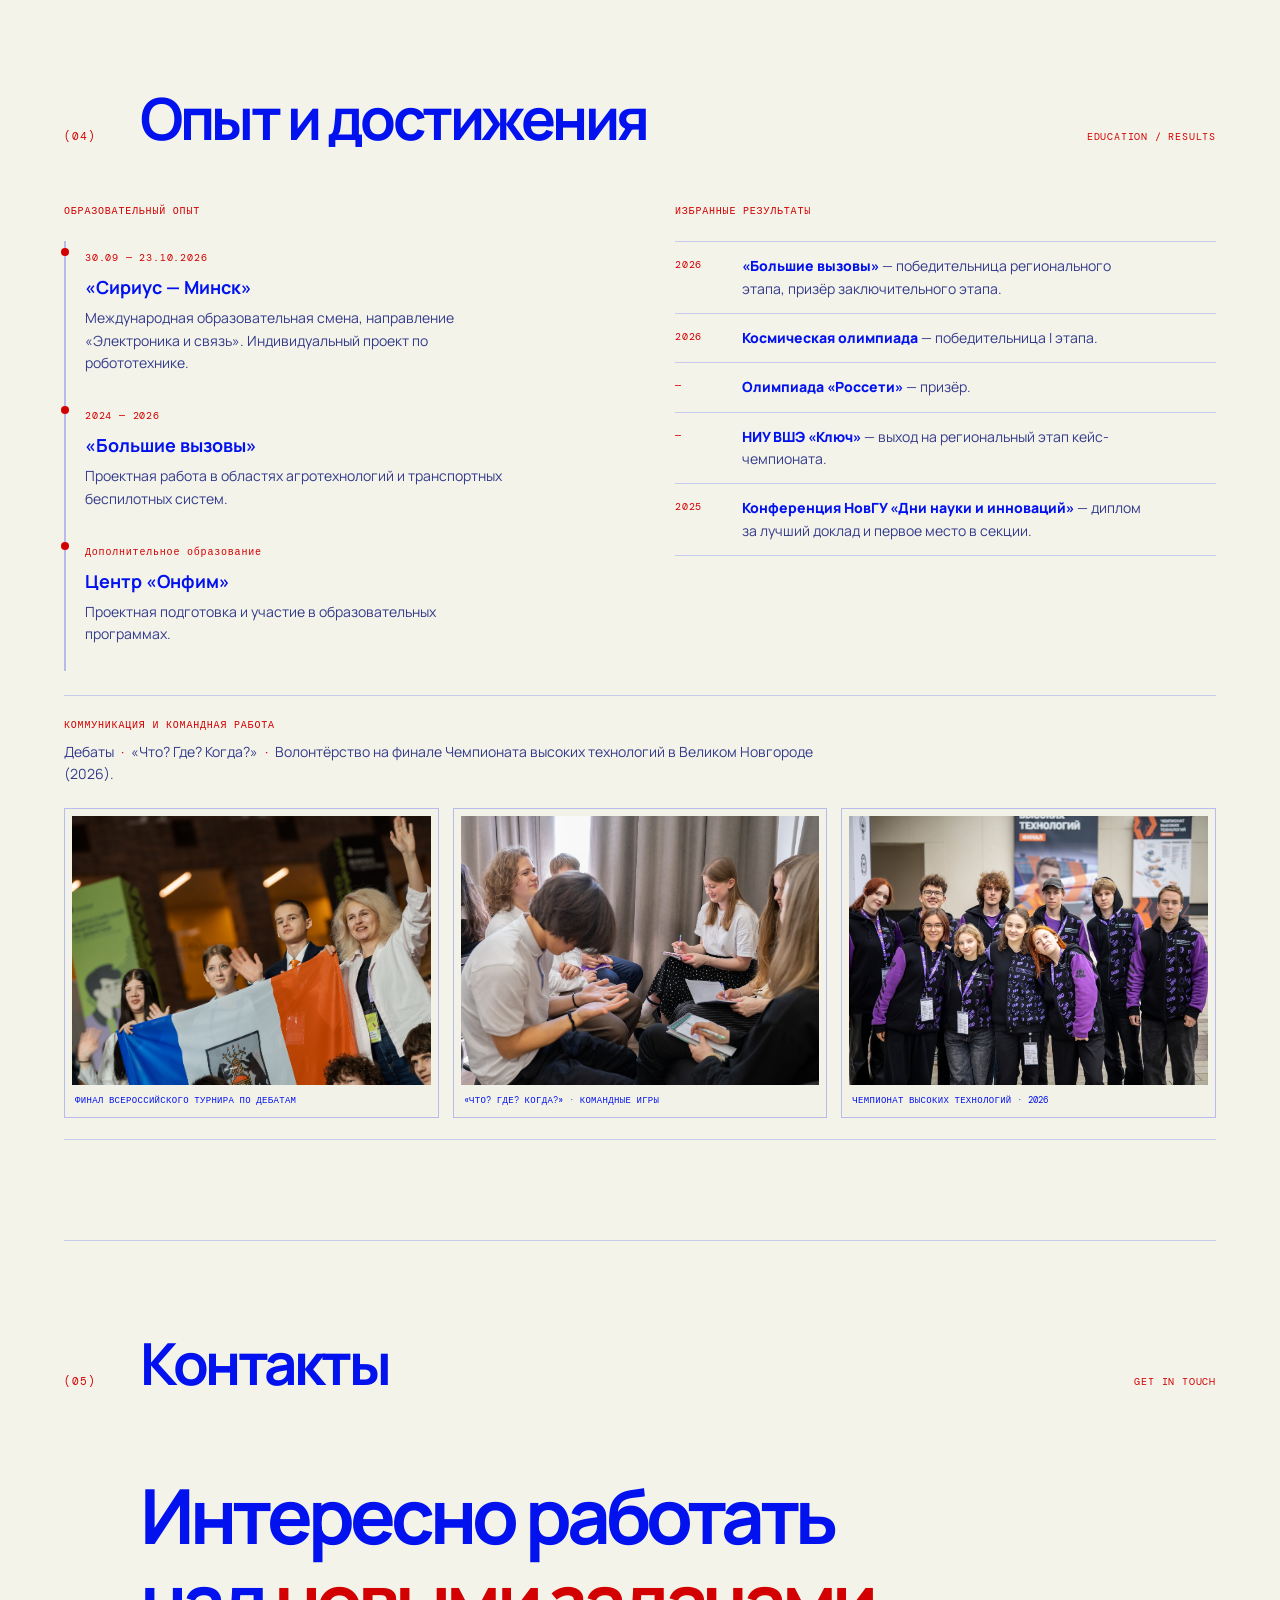
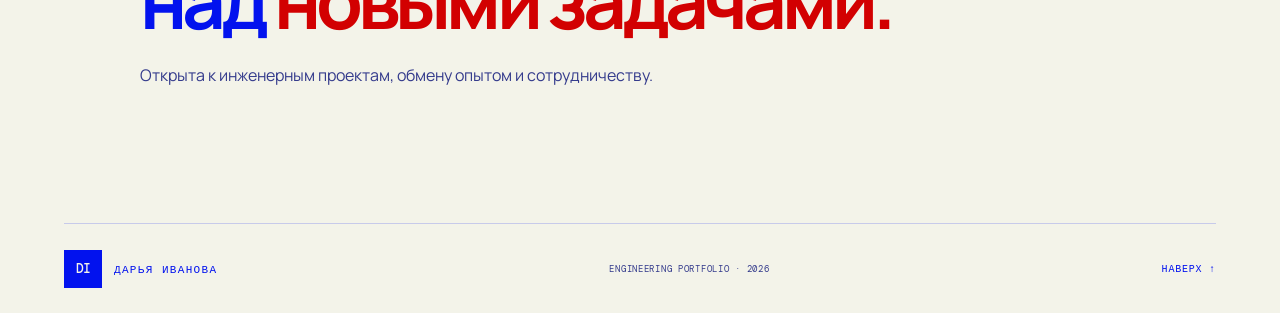
==== commit d35c9fe4: "Update index.html" ====
--- a/index.html
+++ b/index.html
@@ -147,8 +147,8 @@
 
           <article class="project-card">
             
-        <div class="project-image-container">
-              <div class="project-image-placeholder" role="img" aria-label="Фотография робота пока не добавлена">ФОТО РОБОТА БУДЕТ ДОБАВЛЕНО</div>
+         <div class="project-image-container">
+              <img src="project3.jpg" alt="Робот из Минска" loading="lazy">
             </div>
             <div class="project-meta"><span>03 / SIRIUS — MINSK</span><span>2026</span></div>
             <div class="project-content">
@@ -177,7 +177,7 @@
           <article class="project-card">
             
         <div class="project-image-container">
-              <div class="project-image-placeholder" role="img" aria-label="Фотография проекта по влажности почвы пока не добавлена">ФОТО ПРОЕКТА БУДЕТ ДОБАВЛЕНО</div>
+              <img src="project4.jpg" alt="Капуста" loading="lazy">
             </div>
             <div class="project-meta"><span>04 / BIG CHALLENGES</span><span>2024—2025</span></div>
             <div class="project-content">
